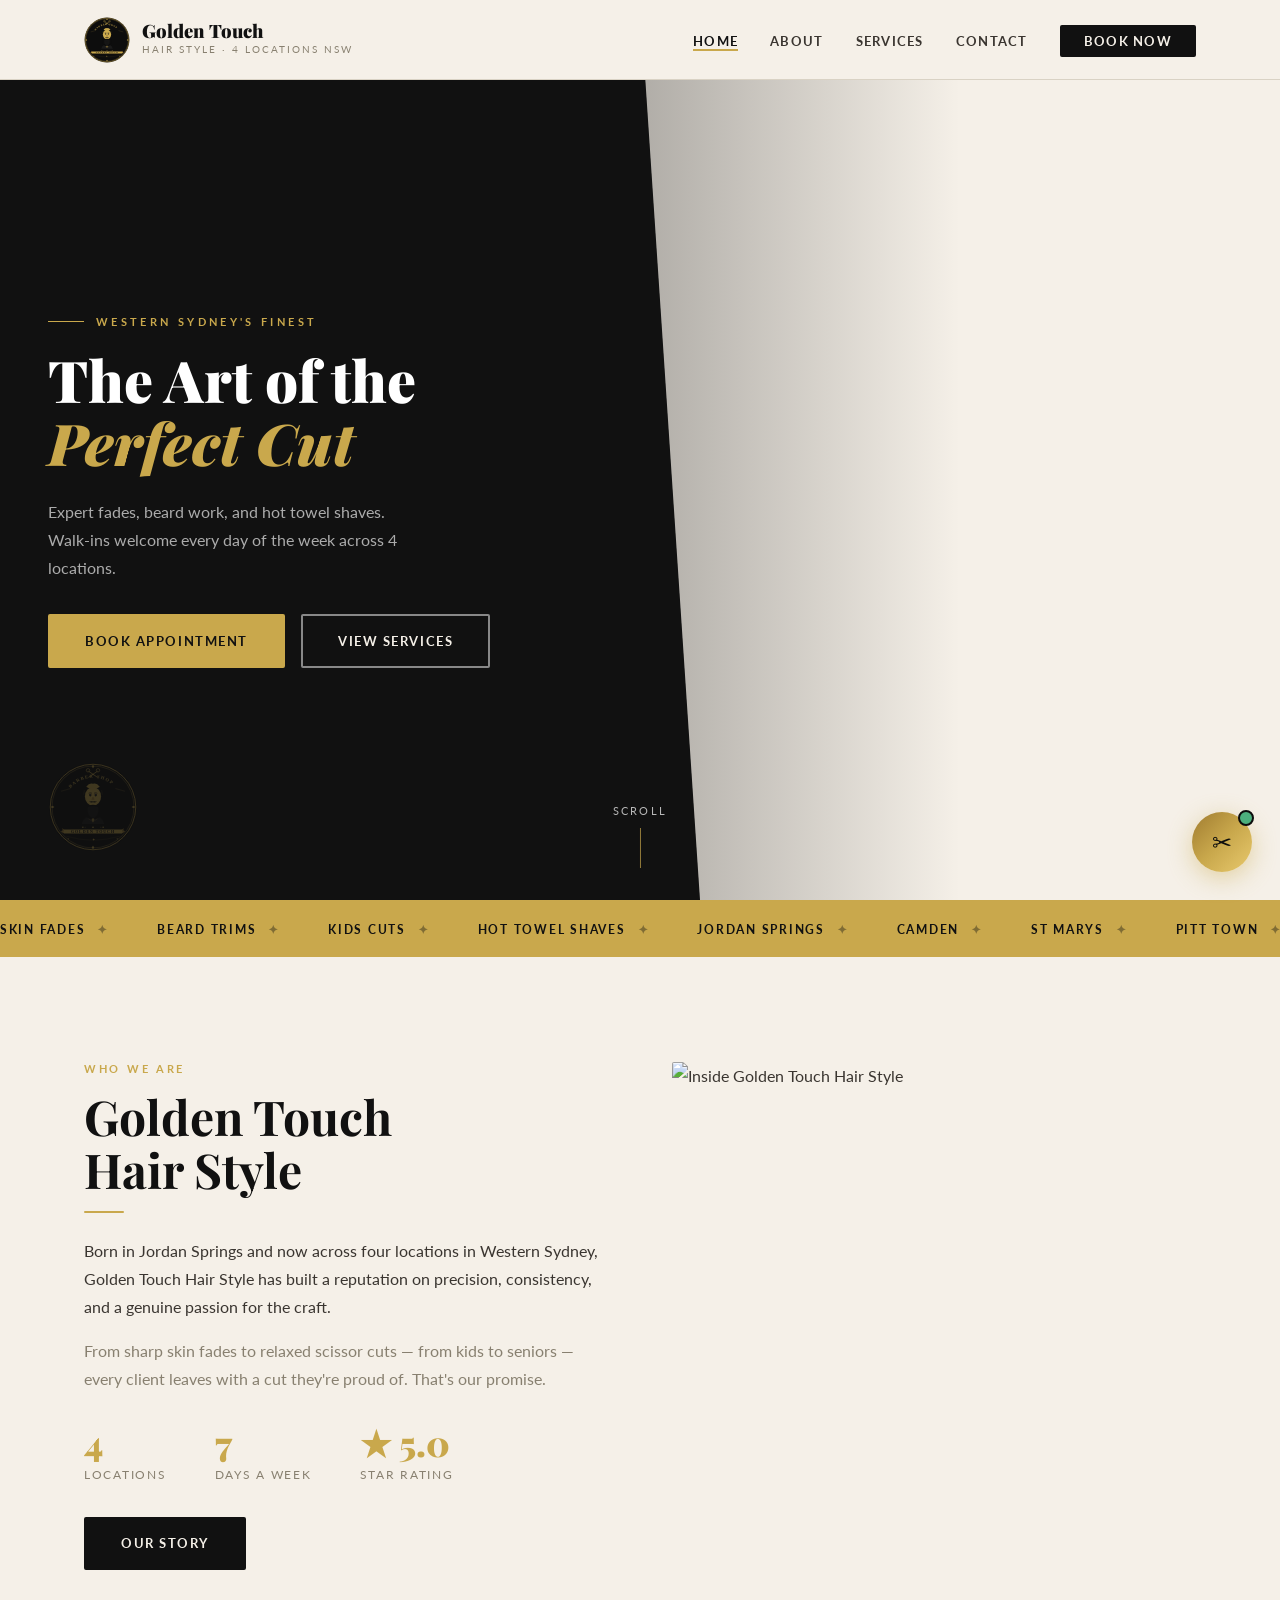
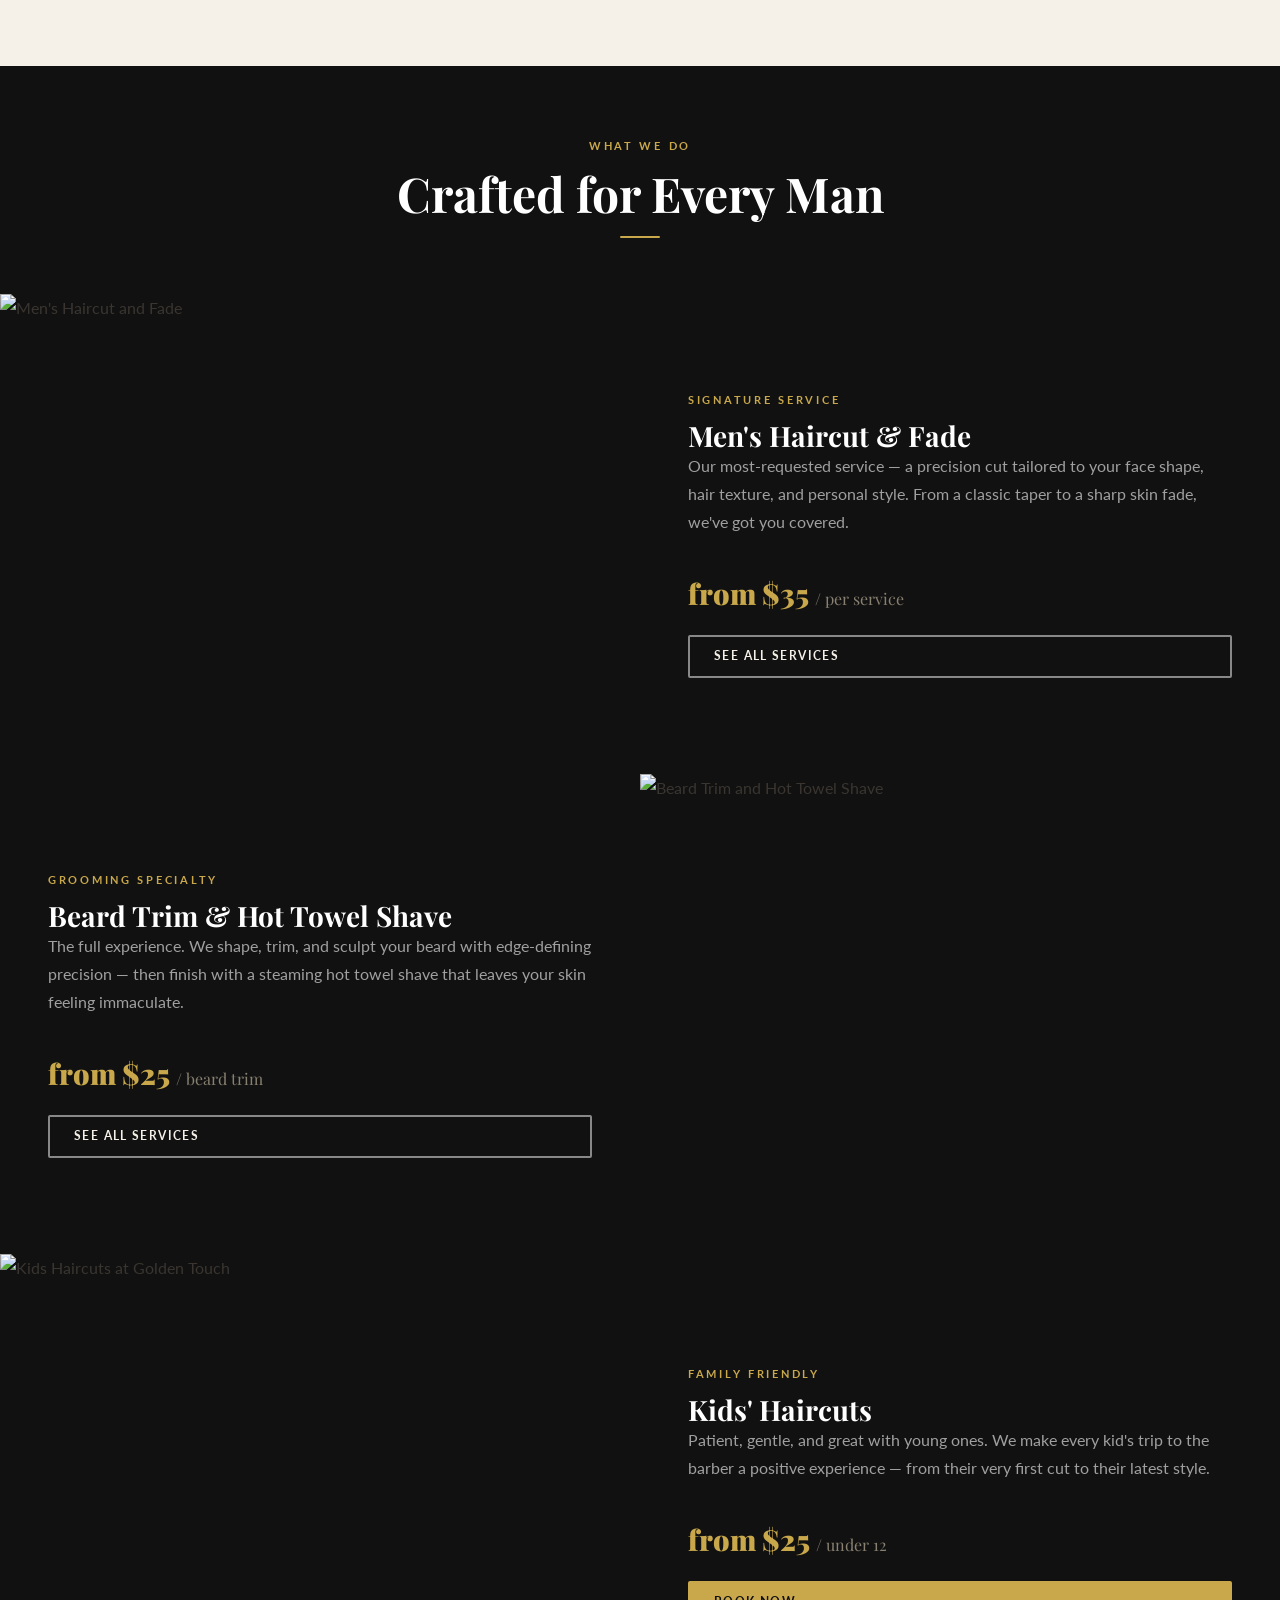
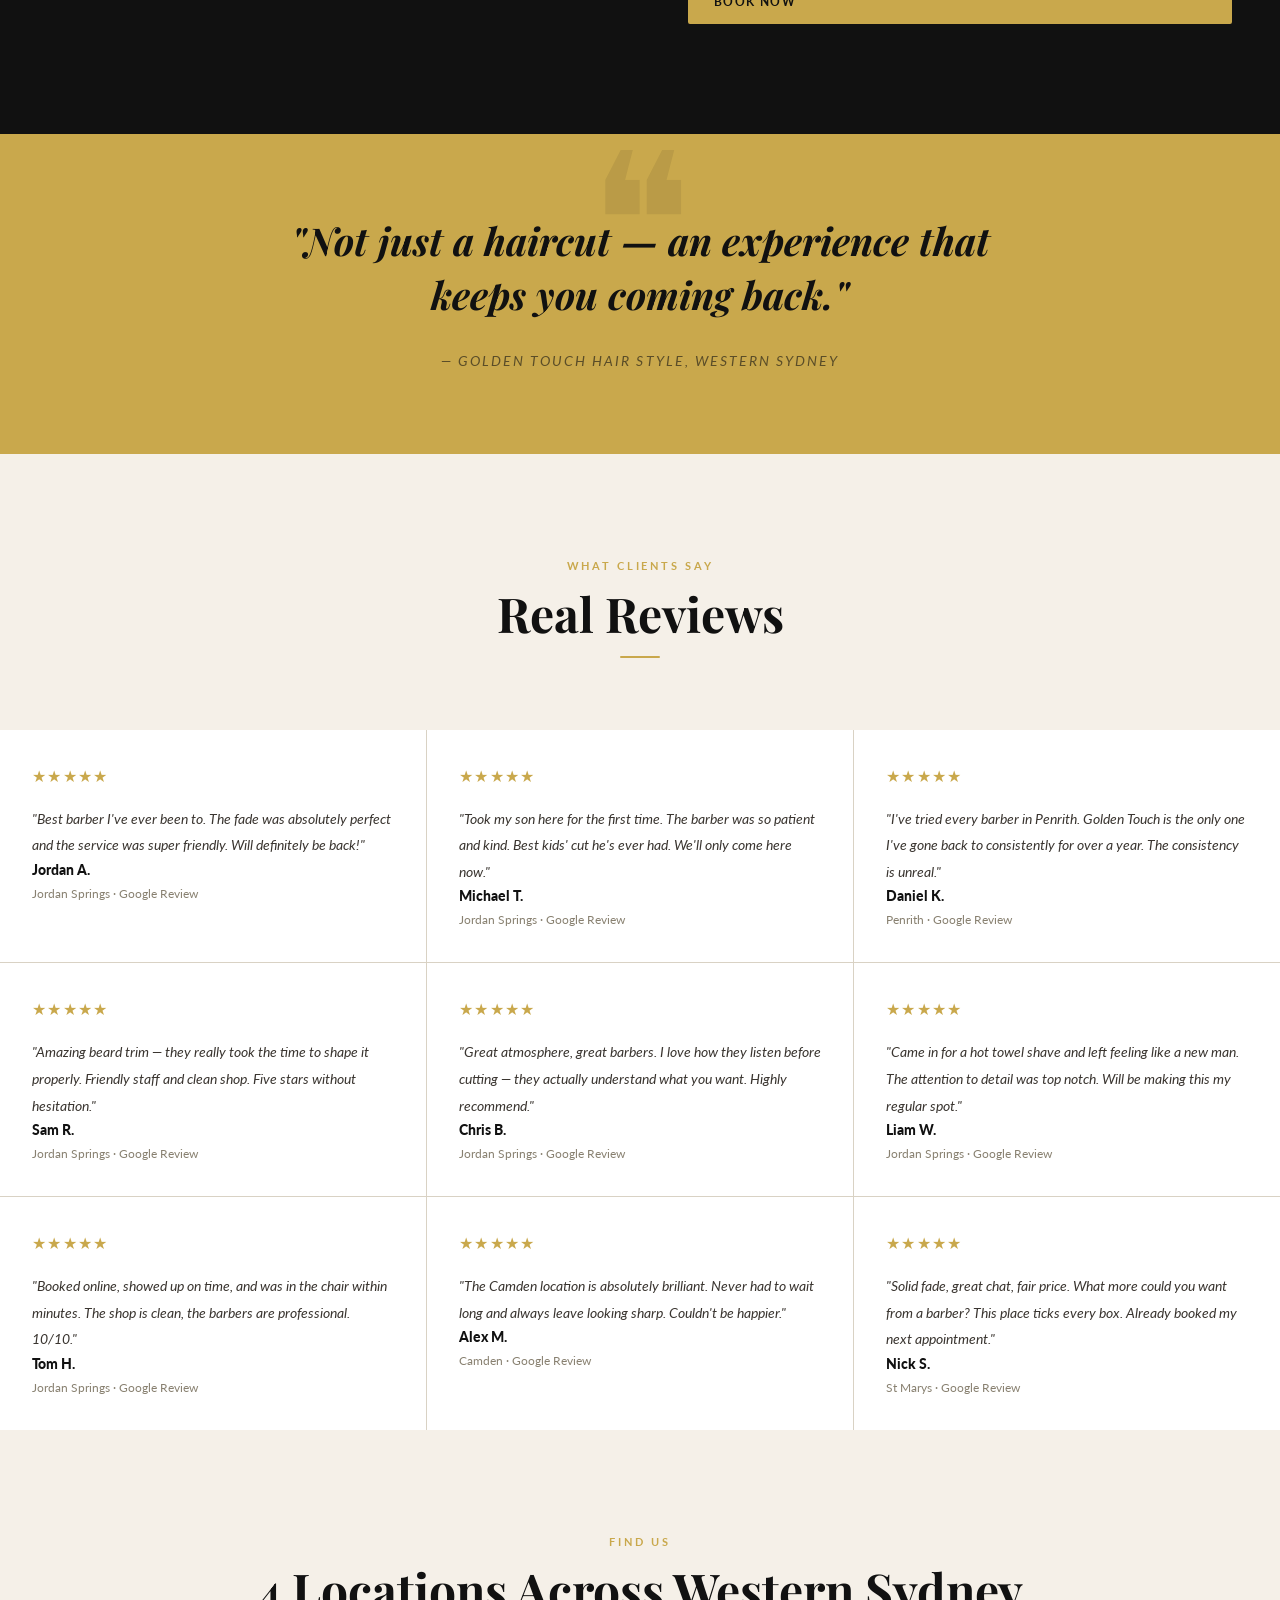
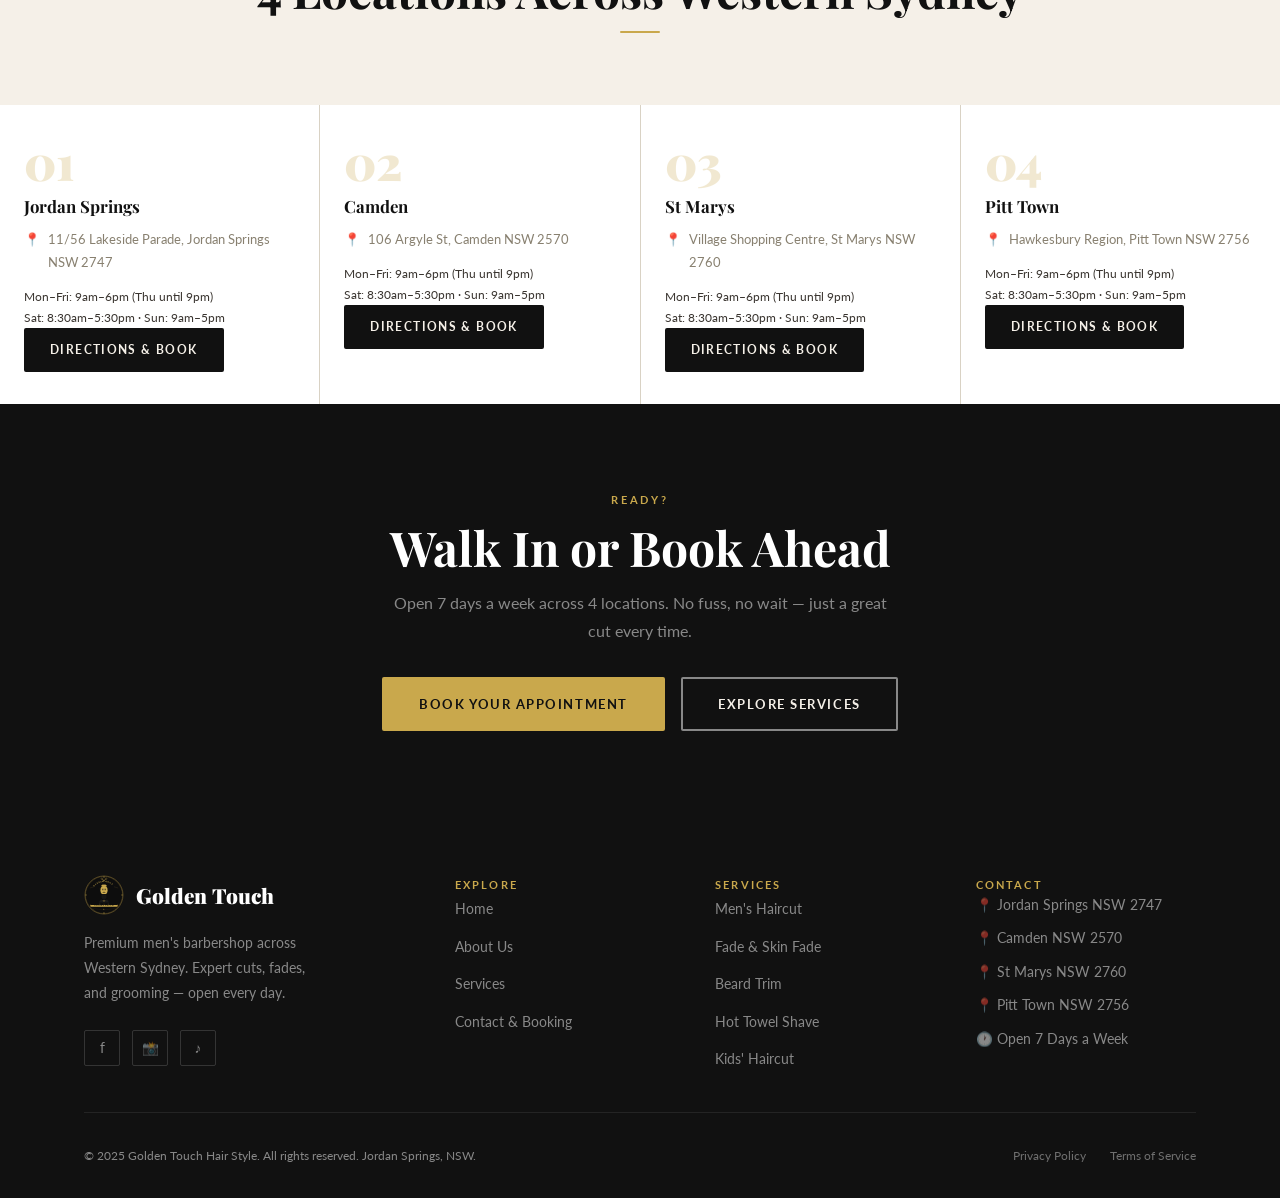
==== golden-touch-v2/index.html @ f65e4f67 "Add V2 website and V1 polish: SVG logo, equal location treatment - New golden-touch-v2/ folder: comp" ====
<!DOCTYPE html>
<html lang="en">
<head>
  <meta charset="UTF-8" />
  <meta name="viewport" content="width=device-width, initial-scale=1.0" />
  <title>Golden Touch Hair Style — Premium Barbershop · 4 Locations NSW</title>
  <meta name="description" content="Western Sydney's most trusted men's barbershop. Expert fades, beard work, and hot towel shaves at Jordan Springs, Camden, St Marys &amp; Pitt Town." />
  <link rel="preconnect" href="https://fonts.googleapis.com" />
  <link rel="preconnect" href="https://fonts.gstatic.com" crossorigin />
  <link href="https://fonts.googleapis.com/css2?family=Playfair+Display:ital,wght@0,400;0,700;0,900;1,400;1,700&family=Lato:wght@300;400;700;900&display=swap" rel="stylesheet" />
  <link rel="stylesheet" href="styles-v2.css" />
</head>
<body>

  <!-- NAVIGATION -->
  <nav class="nav solid" id="nav">
    <div class="nav-inner">
      <a href="index.html" class="nav-logo-wrap">
        <img src="logo.svg" alt="Golden Touch logo" class="nav-logo-img" />
        <div>
          <div class="nav-logo-text">Golden Touch</div>
          <div class="nav-logo-sub">Hair Style · 4 Locations NSW</div>
        </div>
      </a>
      <button class="nav-toggle" id="navToggle" aria-label="Toggle navigation">
        <span></span><span></span><span></span>
      </button>
      <ul class="nav-links" id="navLinks">
        <li><a href="index.html" class="active">Home</a></li>
        <li><a href="about.html">About</a></li>
        <li><a href="services.html">Services</a></li>
        <li><a href="contact.html">Contact</a></li>
        <li><a href="contact.html" class="nav-book">Book Now</a></li>
      </ul>
    </div>
  </nav>


  <!-- ── HERO ──────────────────────────────────────────────── -->
  <section class="hero-v2">
    <div class="hero-left">
      <div class="hero-eyebrow">Western Sydney's Finest</div>
      <h1>The Art of the<br><em>Perfect Cut</em></h1>
      <p>Expert fades, beard work, and hot towel shaves. Walk-ins welcome every day of the week across 4 locations.</p>
      <div style="display:flex;gap:1rem;flex-wrap:wrap;">
        <a href="contact.html" class="btn btn-gold">Book Appointment</a>
        <a href="services.html" class="btn btn-ghost">View Services</a>
      </div>
      <img src="logo.svg" alt="" class="hero-logo-badge" />
    </div>
    <div class="hero-right">
      <img src="https://static.where-e.com/Australia/Golden-Touch-Hair-Style_3db462abd4cda52f9625182ed7fd0782.jpg" alt="Inside Golden Touch Hair Style" />
    </div>
    <div class="hero-scroll">Scroll</div>
  </section>


  <!-- ── TICKER ─────────────────────────────────────────────── -->
  <div class="ticker">
    <div class="ticker-inner" aria-hidden="true">
      <span class="ticker-item">Skin Fades</span>
      <span class="ticker-item">Beard Trims</span>
      <span class="ticker-item">Kids Cuts</span>
      <span class="ticker-item">Hot Towel Shaves</span>
      <span class="ticker-item">Jordan Springs</span>
      <span class="ticker-item">Camden</span>
      <span class="ticker-item">St Marys</span>
      <span class="ticker-item">Pitt Town</span>
      <span class="ticker-item">Open 7 Days</span>
      <span class="ticker-item">Walk-ins Welcome</span>
      <span class="ticker-item">Rated 5 Stars</span>
      <span class="ticker-item">Skin Fades</span>
      <span class="ticker-item">Beard Trims</span>
      <span class="ticker-item">Kids Cuts</span>
      <span class="ticker-item">Hot Towel Shaves</span>
      <span class="ticker-item">Jordan Springs</span>
      <span class="ticker-item">Camden</span>
      <span class="ticker-item">St Marys</span>
      <span class="ticker-item">Pitt Town</span>
      <span class="ticker-item">Open 7 Days</span>
      <span class="ticker-item">Walk-ins Welcome</span>
      <span class="ticker-item">Rated 5 Stars</span>
    </div>
  </div>


  <!-- ── INTRO ──────────────────────────────────────────────── -->
  <section class="section">
    <div class="container">
      <div class="about-split">
        <div>
          <span class="label">Who We Are</span>
          <h2>Golden Touch<br>Hair Style</h2>
          <div class="rule"></div>
          <p>Born in Jordan Springs and now across four locations in Western Sydney, Golden Touch Hair Style has built a reputation on precision, consistency, and a genuine passion for the craft.</p>
          <p style="color:var(--muted);">From sharp skin fades to relaxed scissor cuts — from kids to seniors — every client leaves with a cut they're proud of. That's our promise.</p>
          <div style="display:flex;gap:3rem;margin-top:2rem;flex-wrap:wrap;">
            <div>
              <div style="font-family:var(--ff-head);font-size:2.2rem;font-weight:900;color:var(--accent);line-height:1;">4</div>
              <div style="font-size:.72rem;letter-spacing:.15em;text-transform:uppercase;color:var(--muted);margin-top:.25rem;">Locations</div>
            </div>
            <div>
              <div style="font-family:var(--ff-head);font-size:2.2rem;font-weight:900;color:var(--accent);line-height:1;">7</div>
              <div style="font-size:.72rem;letter-spacing:.15em;text-transform:uppercase;color:var(--muted);margin-top:.25rem;">Days a Week</div>
            </div>
            <div>
              <div style="font-family:var(--ff-head);font-size:2.2rem;font-weight:900;color:var(--accent);line-height:1;">★ 5.0</div>
              <div style="font-size:.72rem;letter-spacing:.15em;text-transform:uppercase;color:var(--muted);margin-top:.25rem;">Star Rating</div>
            </div>
          </div>
          <a href="about.html" class="btn btn-dark" style="margin-top:2rem;">Our Story</a>
        </div>
        <div class="about-img">
          <img src="https://static.where-e.com/Australia/Golden-Touch-Hair-Style_4d1bb59dd390be4b019d5b6f26d224c9.jpg" alt="Inside Golden Touch Hair Style" />
        </div>
      </div>
    </div>
  </section>


  <!-- ── SERVICE STRIPS ────────────────────────────────────── -->
  <section class="section-dark">

    <div style="padding:4rem 0 2rem;text-align:center;">
      <span class="label">What We Do</span>
      <h2 style="color:#fff;">Crafted for Every Man</h2>
      <div class="rule center"></div>
    </div>

    <!-- Strip 1 -->
    <div class="service-strip">
      <div class="strip-img">
        <img src="https://static.where-e.com/Australia/Golden-Touch-Hair-Style_3db462abd4cda52f9625182ed7fd0782.jpg" alt="Men's Haircut and Fade" />
      </div>
      <div class="strip-body">
        <span class="label">Signature Service</span>
        <h3>Men's Haircut &amp; Fade</h3>
        <p>Our most-requested service — a precision cut tailored to your face shape, hair texture, and personal style. From a classic taper to a sharp skin fade, we've got you covered.</p>
        <div class="strip-price">from $35 <span>/ per service</span></div>
        <a href="services.html" class="btn btn-ghost btn-sm">See All Services</a>
      </div>
    </div>

    <!-- Strip 2 (reverse) -->
    <div class="service-strip reverse">
      <div class="strip-img">
        <img src="https://static.where-e.com/Australia/Golden-Touch-Hair-Style_4d1bb59dd390be4b019d5b6f26d224c9.jpg" alt="Beard Trim and Hot Towel Shave" />
      </div>
      <div class="strip-body">
        <span class="label">Grooming Specialty</span>
        <h3>Beard Trim &amp; Hot Towel Shave</h3>
        <p>The full experience. We shape, trim, and sculpt your beard with edge-defining precision — then finish with a steaming hot towel shave that leaves your skin feeling immaculate.</p>
        <div class="strip-price">from $25 <span>/ beard trim</span></div>
        <a href="services.html" class="btn btn-ghost btn-sm">See All Services</a>
      </div>
    </div>

    <!-- Strip 3 -->
    <div class="service-strip">
      <div class="strip-img">
        <img src="https://static.where-e.com/Australia/Golden-Touch-Hair-Style_3db462abd4cda52f9625182ed7fd0782.jpg" alt="Kids Haircuts at Golden Touch" style="object-position:center 30%;" />
      </div>
      <div class="strip-body">
        <span class="label">Family Friendly</span>
        <h3>Kids' Haircuts</h3>
        <p>Patient, gentle, and great with young ones. We make every kid's trip to the barber a positive experience — from their very first cut to their latest style.</p>
        <div class="strip-price">from $25 <span>/ under 12</span></div>
        <a href="contact.html" class="btn btn-gold btn-sm">Book Now</a>
      </div>
    </div>

  </section>


  <!-- ── PULL QUOTE ─────────────────────────────────────────── -->
  <div class="pull-quote">
    <div class="container">
      <blockquote>"Not just a haircut — an experience that keeps you coming back."</blockquote>
      <cite>— Golden Touch Hair Style, Western Sydney</cite>
    </div>
  </div>


  <!-- ── REVIEWS ────────────────────────────────────────────── -->
  <section class="section" style="padding-bottom:0;">
    <div class="container" style="text-align:center;padding-bottom:3rem;">
      <span class="label">What Clients Say</span>
      <h2>Real Reviews</h2>
      <div class="rule center"></div>
    </div>
  </section>

  <div class="reviews-v2">
    <div class="review-v2">
      <div class="review-stars-v2">★★★★★</div>
      <p class="review-q-v2">"Best barber I've ever been to. The fade was absolutely perfect and the service was super friendly. Will definitely be back!"</p>
      <div class="review-name-v2">Jordan A.</div>
      <div class="review-loc-v2">Jordan Springs · Google Review</div>
    </div>
    <div class="review-v2">
      <div class="review-stars-v2">★★★★★</div>
      <p class="review-q-v2">"Took my son here for the first time. The barber was so patient and kind. Best kids' cut he's ever had. We'll only come here now."</p>
      <div class="review-name-v2">Michael T.</div>
      <div class="review-loc-v2">Jordan Springs · Google Review</div>
    </div>
    <div class="review-v2">
      <div class="review-stars-v2">★★★★★</div>
      <p class="review-q-v2">"I've tried every barber in Penrith. Golden Touch is the only one I've gone back to consistently for over a year. The consistency is unreal."</p>
      <div class="review-name-v2">Daniel K.</div>
      <div class="review-loc-v2">Penrith · Google Review</div>
    </div>
    <div class="review-v2">
      <div class="review-stars-v2">★★★★★</div>
      <p class="review-q-v2">"Amazing beard trim — they really took the time to shape it properly. Friendly staff and clean shop. Five stars without hesitation."</p>
      <div class="review-name-v2">Sam R.</div>
      <div class="review-loc-v2">Jordan Springs · Google Review</div>
    </div>
    <div class="review-v2">
      <div class="review-stars-v2">★★★★★</div>
      <p class="review-q-v2">"Great atmosphere, great barbers. I love how they listen before cutting — they actually understand what you want. Highly recommend."</p>
      <div class="review-name-v2">Chris B.</div>
      <div class="review-loc-v2">Jordan Springs · Google Review</div>
    </div>
    <div class="review-v2">
      <div class="review-stars-v2">★★★★★</div>
      <p class="review-q-v2">"Came in for a hot towel shave and left feeling like a new man. The attention to detail was top notch. Will be making this my regular spot."</p>
      <div class="review-name-v2">Liam W.</div>
      <div class="review-loc-v2">Jordan Springs · Google Review</div>
    </div>
    <div class="review-v2">
      <div class="review-stars-v2">★★★★★</div>
      <p class="review-q-v2">"Booked online, showed up on time, and was in the chair within minutes. The shop is clean, the barbers are professional. 10/10."</p>
      <div class="review-name-v2">Tom H.</div>
      <div class="review-loc-v2">Jordan Springs · Google Review</div>
    </div>
    <div class="review-v2">
      <div class="review-stars-v2">★★★★★</div>
      <p class="review-q-v2">"The Camden location is absolutely brilliant. Never had to wait long and always leave looking sharp. Couldn't be happier."</p>
      <div class="review-name-v2">Alex M.</div>
      <div class="review-loc-v2">Camden · Google Review</div>
    </div>
    <div class="review-v2">
      <div class="review-stars-v2">★★★★★</div>
      <p class="review-q-v2">"Solid fade, great chat, fair price. What more could you want from a barber? This place ticks every box. Already booked my next appointment."</p>
      <div class="review-name-v2">Nick S.</div>
      <div class="review-loc-v2">St Marys · Google Review</div>
    </div>
  </div>


  <!-- ── LOCATIONS ──────────────────────────────────────────── -->
  <section class="section" style="padding-bottom:0;">
    <div class="container" style="text-align:center;padding-bottom:3rem;">
      <span class="label">Find Us</span>
      <h2>4 Locations Across Western Sydney</h2>
      <div class="rule center"></div>
    </div>
  </section>
  <div class="loc-v2-grid">
    <div class="loc-v2-card">
      <div class="loc-v2-num">01</div>
      <h4>Jordan Springs</h4>
      <div class="loc-v2-detail"><span>📍</span><span>11/56 Lakeside Parade, Jordan Springs NSW 2747</span></div>
      <div class="loc-v2-hours">Mon–Fri: 9am–6pm (Thu until 9pm)<br>Sat: 8:30am–5:30pm · Sun: 9am–5pm</div>
      <a href="contact.html" class="btn btn-dark btn-sm">Directions &amp; Book</a>
    </div>
    <div class="loc-v2-card">
      <div class="loc-v2-num">02</div>
      <h4>Camden</h4>
      <div class="loc-v2-detail"><span>📍</span><span>106 Argyle St, Camden NSW 2570</span></div>
      <div class="loc-v2-hours">Mon–Fri: 9am–6pm (Thu until 9pm)<br>Sat: 8:30am–5:30pm · Sun: 9am–5pm</div>
      <a href="contact.html" class="btn btn-dark btn-sm">Directions &amp; Book</a>
    </div>
    <div class="loc-v2-card">
      <div class="loc-v2-num">03</div>
      <h4>St Marys</h4>
      <div class="loc-v2-detail"><span>📍</span><span>Village Shopping Centre, St Marys NSW 2760</span></div>
      <div class="loc-v2-hours">Mon–Fri: 9am–6pm (Thu until 9pm)<br>Sat: 8:30am–5:30pm · Sun: 9am–5pm</div>
      <a href="contact.html" class="btn btn-dark btn-sm">Directions &amp; Book</a>
    </div>
    <div class="loc-v2-card">
      <div class="loc-v2-num">04</div>
      <h4>Pitt Town</h4>
      <div class="loc-v2-detail"><span>📍</span><span>Hawkesbury Region, Pitt Town NSW 2756</span></div>
      <div class="loc-v2-hours">Mon–Fri: 9am–6pm (Thu until 9pm)<br>Sat: 8:30am–5:30pm · Sun: 9am–5pm</div>
      <a href="contact.html" class="btn btn-dark btn-sm">Directions &amp; Book</a>
    </div>
  </div>


  <!-- ── CTA BAND ───────────────────────────────────────────── -->
  <section style="background:var(--dark);padding:5rem 0;text-align:center;">
    <div class="container">
      <span class="label">Ready?</span>
      <h2 style="color:#fff;margin-bottom:1rem;">Walk In or Book Ahead</h2>
      <p style="color:rgba(255,255,255,.5);max-width:500px;margin:0 auto 2rem;">Open 7 days a week across 4 locations. No fuss, no wait — just a great cut every time.</p>
      <div style="display:flex;gap:1rem;justify-content:center;flex-wrap:wrap;">
        <a href="contact.html" class="btn btn-gold">Book Your Appointment</a>
        <a href="services.html" class="btn btn-ghost">Explore Services</a>
      </div>
    </div>
  </section>


  <!-- ── FOOTER ─────────────────────────────────────────────── -->
  <footer class="footer-v2">
    <div class="container">
      <div class="footer-v2-grid">
        <div>
          <div style="display:flex;align-items:center;gap:.75rem;margin-bottom:.5rem;">
            <img src="logo.svg" alt="Golden Touch logo" style="width:40px;height:40px;" />
            <div class="fv2-logo-name">Golden Touch</div>
          </div>
          <p class="fv2-desc">Premium men's barbershop across Western Sydney. Expert cuts, fades, and grooming — open every day.</p>
          <div class="fv2-social" style="margin-top:1.5rem;">
            <a href="#" aria-label="Facebook">f</a>
            <a href="#" aria-label="Instagram">📸</a>
            <a href="#" aria-label="TikTok">♪</a>
          </div>
        </div>
        <div>
          <div class="fv2-head">Explore</div>
          <ul class="fv2-links">
            <li><a href="index.html">Home</a></li>
            <li><a href="about.html">About Us</a></li>
            <li><a href="services.html">Services</a></li>
            <li><a href="contact.html">Contact &amp; Booking</a></li>
          </ul>
        </div>
        <div>
          <div class="fv2-head">Services</div>
          <ul class="fv2-links">
            <li><a href="services.html">Men's Haircut</a></li>
            <li><a href="services.html">Fade &amp; Skin Fade</a></li>
            <li><a href="services.html">Beard Trim</a></li>
            <li><a href="services.html">Hot Towel Shave</a></li>
            <li><a href="services.html">Kids' Haircut</a></li>
          </ul>
        </div>
        <div>
          <div class="fv2-head">Contact</div>
          <div class="fv2-contact-item">📍 Jordan Springs NSW 2747</div>
          <div class="fv2-contact-item">📍 Camden NSW 2570</div>
          <div class="fv2-contact-item">📍 St Marys NSW 2760</div>
          <div class="fv2-contact-item">📍 Pitt Town NSW 2756</div>
          <div class="fv2-contact-item" style="margin-top:.5rem;">🕐 Open 7 Days a Week</div>
        </div>
      </div>
      <div class="footer-v2-bottom">
        <span>&copy; 2025 Golden Touch Hair Style. All rights reserved. Jordan Springs, NSW.</span>
        <div style="display:flex;gap:1.5rem;">
          <a href="#" style="color:rgba(255,255,255,.4);">Privacy Policy</a>
          <a href="#" style="color:rgba(255,255,255,.4);">Terms of Service</a>
        </div>
      </div>
    </div>
  </footer>

  <script src="chatbot.js"></script>
  <script>
    const nav = document.getElementById('nav');
    const toggle = document.getElementById('navToggle');
    const links = document.getElementById('navLinks');

    window.addEventListener('scroll', () => {
      nav.classList.toggle('scrolled', window.scrollY > 40);
    });
    toggle.addEventListener('click', () => {
      toggle.classList.toggle('open');
      links.classList.toggle('open');
    });
    links.querySelectorAll('a').forEach(a => {
      a.addEventListener('click', () => {
        toggle.classList.remove('open');
        links.classList.remove('open');
      });
    });
  </script>

</body>
</html>
---- golden-touch-v2/styles-v2.css ----
/* =======================================================
   Golden Touch Hair Style — V2 Stylesheet
   Light Editorial Style · Inspired by The Little Barbershop
   =======================================================

   CUSTOMIZE HERE:
   --bg        main background (cream)
   --accent    gold
   --dark      near-black for text and sections
   ======================================================= */

:root {
  /* Palette */
  --bg:        #f5f0e8;
  --bg-alt:    #ede8de;
  --dark:      #111111;
  --dark-2:    #1e1e1e;
  --surface:   #ffffff;
  --border:    #d9d2c4;
  --accent:    #c9a84c;
  --accent-lt: #e8c96d;
  --accent-dk: #a07c30;
  --text:      #3a3530;
  --muted:     #888070;
  --white:     #ffffff;
  --green:     #3d7a5a;

  /* Fonts */
  --ff-head: 'Playfair Display', Georgia, serif;
  --ff-body: 'Lato', Arial, sans-serif;

  /* Spacing */
  --sp-2:  .5rem;
  --sp-3:  .75rem;
  --sp-4:  1rem;
  --sp-6:  1.5rem;
  --sp-8:  2rem;
  --sp-10: 2.5rem;
  --sp-12: 3rem;
  --sp-16: 4rem;
  --sp-20: 5rem;
  --sp-24: 6rem;

  /* Misc */
  --ease:      all .3s ease;
  --shadow:    0 4px 20px rgba(0,0,0,.10);
  --shadow-lg: 0 12px 48px rgba(0,0,0,.15);
  --max-w:     1160px;
  --nav-h:     80px;
}

/* ── Reset ─────────────────────────────────────────────── */
*, *::before, *::after { box-sizing: border-box; margin: 0; padding: 0; }
html { scroll-behavior: smooth; font-size: 16px; }
body {
  font-family: var(--ff-body);
  background: var(--bg);
  color: var(--text);
  line-height: 1.75;
  -webkit-font-smoothing: antialiased;
  overflow-x: hidden;
}
img { display: block; max-width: 100%; height: auto; }
a   { color: var(--accent); text-decoration: none; transition: var(--ease); }
ul, ol { list-style: none; }
input, select, textarea, button { font-family: inherit; }

/* ── Typography ─────────────────────────────────────────── */
h1,h2,h3,h4 { font-family: var(--ff-head); color: var(--dark); line-height: 1.1; }
h1 { font-size: clamp(2.6rem, 6vw, 5rem); }
h2 { font-size: clamp(1.8rem, 4vw, 3rem); }
h3 { font-size: clamp(1.2rem, 2.5vw, 1.75rem); }
p  { margin-bottom: 1rem; }
p:last-child { margin-bottom: 0; }

/* ── Utilities ──────────────────────────────────────────── */
.container { max-width: var(--max-w); margin: 0 auto; padding: 0 var(--sp-6); }
.section   { padding: var(--sp-24) 0; }
.section-dark { background: var(--dark); }
.section-mid  { background: var(--dark-2); }

.label {
  display: inline-block;
  font-size: .68rem; font-weight: 700;
  letter-spacing: .25em; text-transform: uppercase;
  color: var(--accent); margin-bottom: var(--sp-3);
}

.rule {
  width: 40px; height: 2px;
  background: var(--accent);
  margin: var(--sp-4) 0 var(--sp-6);
  border-radius: 2px;
}
.rule.center { margin-left: auto; margin-right: auto; }

/* ── Navigation ─────────────────────────────────────────── */
.nav {
  position: fixed;
  top: 0; left: 0; right: 0;
  z-index: 1000;
  height: var(--nav-h);
  display: flex; align-items: center;
  transition: var(--ease);
}
.nav.scrolled {
  background: rgba(245,240,232,.97);
  backdrop-filter: blur(10px);
  border-bottom: 1px solid var(--border);
  box-shadow: 0 2px 16px rgba(0,0,0,.08);
}
.nav.solid {
  background: var(--bg);
  border-bottom: 1px solid var(--border);
}

.nav-inner {
  max-width: var(--max-w); margin: 0 auto;
  padding: 0 var(--sp-6); width: 100%;
  display: flex; align-items: center; justify-content: space-between;
}

/* Logo */
.nav-logo-wrap {
  display: flex; align-items: center; gap: .75rem;
  text-decoration: none;
}
.nav-logo-img { width: 46px; height: 46px; flex-shrink: 0; }
.nav-logo-text { font-family: var(--ff-head); font-size: 1.15rem; font-weight: 900; color: var(--dark); line-height: 1.1; }
.nav-logo-sub  { font-size: .62rem; letter-spacing: .2em; text-transform: uppercase; color: var(--muted); }

/* Links */
.nav-links { display: flex; align-items: center; gap: var(--sp-8); }
.nav-links a {
  font-size: .8rem; font-weight: 700;
  letter-spacing: .1em; text-transform: uppercase;
  color: var(--text); position: relative;
}
.nav-links a::after {
  content: ''; position: absolute;
  bottom: -2px; left: 0; width: 0; height: 1.5px;
  background: var(--accent); transition: width .3s;
}
.nav-links a:hover { color: var(--dark); }
.nav-links a:hover::after,
.nav-links a.active::after { width: 100%; }
.nav-links a.active { color: var(--dark); }

.nav-book {
  background: var(--dark) !important;
  color: var(--bg) !important;
  padding: var(--sp-2) var(--sp-6);
  border-radius: 2px;
  font-weight: 700; font-size: .8rem;
  letter-spacing: .1em; text-transform: uppercase;
  transition: var(--ease);
}
.nav-book::after { display: none !important; }
.nav-book:hover { background: var(--accent) !important; color: var(--dark) !important; }

.nav-toggle {
  display: none; flex-direction: column; gap: 5px;
  background: none; border: none; cursor: pointer; padding: var(--sp-2);
}
.nav-toggle span { display: block; width: 24px; height: 2px; background: var(--dark); border-radius: 2px; transition: var(--ease); }
.nav-toggle.open span:nth-child(1) { transform: translateY(7px) rotate(45deg); }
.nav-toggle.open span:nth-child(2) { opacity: 0; }
.nav-toggle.open span:nth-child(3) { transform: translateY(-7px) rotate(-45deg); }

/* ── Buttons ─────────────────────────────────────────────── */
.btn {
  display: inline-flex; align-items: center; gap: .5rem;
  padding: .85rem 2.2rem;
  font-size: .8rem; font-weight: 700;
  letter-spacing: .12em; text-transform: uppercase;
  border: 2px solid transparent;
  cursor: pointer; transition: var(--ease);
  border-radius: 2px;
  text-decoration: none;
}
.btn-dark { background: var(--dark); color: var(--bg); border-color: var(--dark); }
.btn-dark:hover { background: var(--accent); border-color: var(--accent); color: var(--dark); }
.btn-outline { background: transparent; color: var(--dark); border-color: var(--dark); }
.btn-outline:hover { background: var(--dark); color: var(--bg); }
.btn-gold { background: var(--accent); color: var(--dark); border-color: var(--accent); }
.btn-gold:hover { background: var(--accent-lt); }
.btn-ghost { background: transparent; color: var(--bg); border-color: rgba(255,255,255,.5); }
.btn-ghost:hover { background: var(--bg); color: var(--dark); border-color: var(--bg); }
.btn-sm { padding: .6rem 1.5rem; font-size: .72rem; }

/* ── Hero (Full-screen editorial) ───────────────────────── */
.hero-v2 {
  min-height: 100vh;
  position: relative;
  display: grid;
  grid-template-columns: 1fr 1fr;
  overflow: hidden;
}

.hero-left {
  background: var(--dark);
  display: flex; flex-direction: column;
  justify-content: center;
  padding: calc(var(--nav-h) + var(--sp-16)) var(--sp-12) var(--sp-16);
  position: relative;
  z-index: 2;
}
.hero-left::after {
  content: '';
  position: absolute; top: 0; right: -60px; bottom: 0;
  width: 120px;
  background: var(--dark);
  clip-path: polygon(0 0, 60px 0, 100% 100%, 0 100%);
  z-index: 1;
}

.hero-eyebrow {
  font-size: .7rem; font-weight: 700;
  letter-spacing: .3em; text-transform: uppercase;
  color: var(--accent); margin-bottom: var(--sp-4);
  display: flex; align-items: center; gap: .75rem;
}
.hero-eyebrow::before {
  content: ''; display: block;
  width: 36px; height: 1px; background: var(--accent);
}

.hero-left h1 { color: var(--white); font-size: clamp(2.4rem, 4.5vw, 4rem); font-weight: 900; margin-bottom: var(--sp-6); }
.hero-left h1 em { color: var(--accent); font-style: italic; }
.hero-left p { color: rgba(255,255,255,.65); font-size: 1rem; max-width: 380px; margin-bottom: var(--sp-8); }

.hero-logo-badge {
  position: absolute;
  bottom: var(--sp-12);
  left: var(--sp-12);
  width: 90px; height: 90px;
  opacity: .25;
}

.hero-right {
  position: relative;
  overflow: hidden;
}
.hero-right img {
  width: 100%; height: 100%;
  object-fit: cover;
}
.hero-right::before {
  content: '';
  position: absolute; inset: 0;
  background: linear-gradient(to right, rgba(17,17,17,.3) 0%, transparent 50%);
  z-index: 1;
}

.hero-scroll {
  position: absolute;
  bottom: var(--sp-8);
  left: 50%; transform: translateX(-50%);
  z-index: 10;
  display: flex; flex-direction: column; align-items: center; gap: .5rem;
  color: var(--white); font-size: .68rem; letter-spacing: .2em; text-transform: uppercase;
  opacity: .7;
}
.hero-scroll::after {
  content: '';
  display: block; width: 1px; height: 40px;
  background: var(--accent);
  animation: scrollLine 1.5s ease-in-out infinite;
}
@keyframes scrollLine {
  0% { transform: scaleY(0); transform-origin: top; }
  50% { transform: scaleY(1); transform-origin: top; }
  51% { transform: scaleY(1); transform-origin: bottom; }
  100% { transform: scaleY(0); transform-origin: bottom; }
}

/* ── Ticker strip ────────────────────────────────────────── */
.ticker {
  background: var(--accent);
  padding: .9rem 0;
  overflow: hidden;
  white-space: nowrap;
}
.ticker-inner {
  display: inline-flex; gap: 3rem;
  animation: ticker-scroll 22s linear infinite;
}
.ticker-item {
  font-size: .78rem; font-weight: 700;
  letter-spacing: .14em; text-transform: uppercase;
  color: var(--dark); flex-shrink: 0;
  display: flex; align-items: center; gap: .75rem;
}
.ticker-item::after { content: '✦'; color: rgba(17,17,17,.4); }
@keyframes ticker-scroll {
  0% { transform: translateX(0); }
  100% { transform: translateX(-50%); }
}

/* ── Service Strips (alternating image + text) ──────────── */
.service-strip {
  display: grid;
  grid-template-columns: 1fr 1fr;
  min-height: 480px;
}
.service-strip.reverse { direction: rtl; }
.service-strip.reverse > * { direction: ltr; }

.strip-img {
  overflow: hidden; position: relative;
}
.strip-img img { width: 100%; height: 100%; object-fit: cover; transition: transform .8s ease; }
.strip-img:hover img { transform: scale(1.04); }

.strip-body {
  display: flex; flex-direction: column;
  justify-content: center;
  padding: var(--sp-16) var(--sp-12);
}
.section-dark .strip-body h3 { color: var(--white); }
.section-dark .strip-body p  { color: rgba(255,255,255,.6); }
.section-dark .strip-body .label { color: var(--accent); }

.strip-price {
  display: inline-block;
  font-family: var(--ff-head);
  font-size: 1.8rem; font-weight: 900;
  color: var(--accent);
  margin: var(--sp-4) 0;
}
.strip-price span { font-size: 1rem; font-weight: 400; color: var(--muted); }

/* ── Pull Quote ──────────────────────────────────────────── */
.pull-quote {
  background: var(--accent);
  padding: var(--sp-20) 0;
  text-align: center;
  position: relative;
  overflow: hidden;
}
.pull-quote::before {
  content: '❝';
  position: absolute;
  top: -20px; left: 50%; transform: translateX(-50%);
  font-size: 12rem; color: rgba(17,17,17,.08);
  font-family: var(--ff-head);
  line-height: 1;
}
.pull-quote blockquote {
  font-family: var(--ff-head);
  font-size: clamp(1.4rem, 3vw, 2.4rem);
  font-weight: 700;
  color: var(--dark);
  max-width: 720px;
  margin: 0 auto var(--sp-6);
  position: relative; z-index: 1;
  font-style: italic;
  line-height: 1.4;
}
.pull-quote cite { color: rgba(17,17,17,.6); font-size: .85rem; letter-spacing: .15em; text-transform: uppercase; }

/* ── Page hero (inner pages) ─────────────────────────────── */
.page-hero-v2 {
  background: var(--dark);
  padding: calc(var(--nav-h) + var(--sp-16)) 0 var(--sp-16);
  text-align: center;
  position: relative;
  overflow: hidden;
}
.page-hero-v2::after {
  content: '';
  position: absolute; bottom: 0; left: 0; right: 0;
  height: 3px;
  background: linear-gradient(90deg, transparent, var(--accent), transparent);
}
.page-hero-v2 h1 { color: var(--white); margin-bottom: var(--sp-4); }
.page-hero-v2 p  { color: rgba(255,255,255,.55); font-size: 1.05rem; max-width: 540px; margin: 0 auto; }

/* ── Reviews ─────────────────────────────────────────────── */
.reviews-v2 {
  display: grid;
  grid-template-columns: repeat(3, 1fr);
  gap: 1px;
  background: var(--border);
}
.review-v2 {
  background: var(--surface);
  padding: var(--sp-8);
  transition: var(--ease);
}
.review-v2:hover { background: var(--bg-alt); }
.review-stars-v2 { color: var(--accent); font-size: 1rem; margin-bottom: var(--sp-4); letter-spacing: .08em; }
.review-q-v2 { font-size: .9rem; line-height: 1.85; font-style: italic; color: var(--text); margin-bottom: var(--sp-5); }
.review-name-v2 { font-weight: 900; color: var(--dark); font-size: .85rem; }
.review-loc-v2  { font-size: .75rem; color: var(--muted); }

/* ── Locations ───────────────────────────────────────────── */
.loc-v2-grid {
  display: grid;
  grid-template-columns: repeat(4, 1fr);
  gap: 1px;
  background: var(--border);
}
.loc-v2-card {
  background: var(--surface);
  padding: var(--sp-8) var(--sp-6);
  transition: var(--ease);
}
.loc-v2-card:hover { background: var(--bg-alt); }
.loc-v2-num {
  font-family: var(--ff-head);
  font-size: 3rem; font-weight: 900;
  color: var(--accent); opacity: .25;
  line-height: 1; margin-bottom: var(--sp-3);
}
.loc-v2-card h4 { font-size: 1.05rem; margin-bottom: var(--sp-3); }
.loc-v2-detail  { font-size: .82rem; color: var(--muted); margin-bottom: var(--sp-2); display: flex; gap: .5rem; }
.loc-v2-hours   { font-size: .78rem; color: var(--text); margin-top: var(--sp-3); line-height: 1.7; }
.loc-v2-card .btn-sm { margin-top: var(--sp-5); }

/* ── Services list (services page) ──────────────────────── */
.svc-v2-table { width: 100%; border-collapse: collapse; }
.svc-v2-table tr { border-bottom: 1px solid var(--border); }
.svc-v2-table tr:last-child { border-bottom: none; }
.svc-v2-table td { padding: 1.4rem var(--sp-6); vertical-align: top; }
.svc-v2-table .svc-name { font-family: var(--ff-head); font-size: 1.2rem; color: var(--dark); font-weight: 700; min-width: 200px; }
.svc-v2-table .svc-desc { font-size: .88rem; color: var(--muted); padding-right: 2rem; }
.svc-v2-table .svc-time { font-size: .78rem; color: var(--muted); white-space: nowrap; }
.svc-v2-table .svc-price { font-family: var(--ff-head); font-size: 1.4rem; font-weight: 900; color: var(--accent); text-align: right; white-space: nowrap; }
.svc-v2-table tbody tr:hover { background: var(--bg-alt); }
.svc-v2-category {
  background: var(--dark); color: var(--accent);
  font-size: .68rem; font-weight: 700; letter-spacing: .2em; text-transform: uppercase;
  padding: .6rem var(--sp-6);
}

/* ── Contact form (contact page) ──────────────────────── */
.form-v2 .form-group { margin-bottom: 1.25rem; }
.form-v2 label { display: block; font-size: .78rem; font-weight: 700; letter-spacing: .08em; text-transform: uppercase; color: var(--text); margin-bottom: .4rem; }
.form-v2 input, .form-v2 select, .form-v2 textarea {
  width: 100%; background: var(--surface); border: 1px solid var(--border);
  padding: .75rem 1rem; font-size: .92rem; color: var(--dark);
  outline: none; transition: var(--ease); border-radius: 2px; appearance: none;
}
.form-v2 input:focus, .form-v2 select:focus, .form-v2 textarea:focus {
  border-color: var(--accent); box-shadow: 0 0 0 3px rgba(201,168,76,.12);
}
.form-v2 textarea { resize: vertical; min-height: 110px; }
.form-row-2 { display: grid; grid-template-columns: 1fr 1fr; gap: 1rem; }

/* ── About page ──────────────────────────────────────────── */
.about-split {
  display: grid;
  grid-template-columns: 1fr 1fr;
  gap: var(--sp-16);
  align-items: center;
}
.about-img { border-radius: 2px; overflow: hidden; }
.about-img img { width: 100%; height: 500px; object-fit: cover; }

/* ── Footer ──────────────────────────────────────────────── */
.footer-v2 {
  background: var(--dark); color: rgba(255,255,255,.5);
  padding: var(--sp-16) 0 var(--sp-8);
}
.footer-v2-grid {
  display: grid; grid-template-columns: 1.5fr 1fr 1fr 1fr;
  gap: var(--sp-10); margin-bottom: var(--sp-10);
}
.fv2-logo-name { font-family: var(--ff-head); font-size: 1.3rem; font-weight: 900; color: var(--white); }
.fv2-desc { font-size: .85rem; line-height: 1.85; margin-top: var(--sp-4); max-width: 240px; }
.fv2-head { font-size: .68rem; font-weight: 700; letter-spacing: .2em; text-transform: uppercase; color: var(--accent); margin-bottom: var(--sp-5); }
.fv2-links { display: flex; flex-direction: column; gap: .6rem; }
.fv2-links a { color: rgba(255,255,255,.5); font-size: .85rem; transition: var(--ease); }
.fv2-links a:hover { color: var(--accent); padding-left: 4px; }
.fv2-contact-item { font-size: .85rem; margin-bottom: .6rem; }

.footer-v2-bottom {
  border-top: 1px solid rgba(255,255,255,.08);
  padding-top: var(--sp-8);
  display: flex; align-items: center; justify-content: space-between;
  font-size: .75rem; flex-wrap: wrap; gap: 1rem;
}
.fv2-social { display: flex; gap: .75rem; }
.fv2-social a {
  width: 36px; height: 36px; border: 1px solid rgba(255,255,255,.15);
  border-radius: 2px; display: flex; align-items: center; justify-content: center;
  font-size: .85rem; color: rgba(255,255,255,.5); transition: var(--ease);
}
.fv2-social a:hover { border-color: var(--accent); color: var(--accent); }

/* ── Animations ──────────────────────────────────────────── */
@keyframes fadeUp { from { opacity:0; transform:translateY(20px); } to { opacity:1; transform:translateY(0); } }
.fade-up { animation: fadeUp .7s ease both; }
.delay-1 { animation-delay: .1s; }
.delay-2 { animation-delay: .2s; }
.delay-3 { animation-delay: .3s; }

/* ── Responsive ──────────────────────────────────────────── */
@media (max-width: 1024px) {
  .hero-v2        { grid-template-columns: 1fr; min-height: auto; }
  .hero-left      { padding: calc(var(--nav-h) + 3rem) 2rem 3rem; }
  .hero-left::after { display: none; }
  .hero-right     { height: 50vh; min-height: 280px; }
  .service-strip  { grid-template-columns: 1fr; min-height: auto; }
  .service-strip.reverse { direction: ltr; }
  .strip-img      { height: 300px; }
  .strip-body     { padding: 3rem 2rem; }
  .reviews-v2     { grid-template-columns: 1fr 1fr; }
  .loc-v2-grid    { grid-template-columns: 1fr 1fr; }
  .footer-v2-grid { grid-template-columns: 1fr 1fr; }
  .about-split    { grid-template-columns: 1fr; }
}

@media (max-width: 768px) {
  :root { --nav-h: 68px; }
  .section { padding: 4rem 0; }

  .nav-links {
    display: none; position: fixed;
    inset: var(--nav-h) 0 0 0;
    background: rgba(245,240,232,.98);
    flex-direction: column; align-items: center;
    justify-content: center; gap: 2rem;
    backdrop-filter: blur(14px); z-index: 999;
  }
  .nav-links.open { display: flex; }
  .nav-links a { font-size: 1.2rem; }
  .nav-toggle  { display: flex; }

  .reviews-v2  { grid-template-columns: 1fr; }
  .loc-v2-grid { grid-template-columns: 1fr; }
  .footer-v2-grid { grid-template-columns: 1fr; }
  .form-row-2  { grid-template-columns: 1fr; }
  .footer-v2-bottom { flex-direction: column; }
}
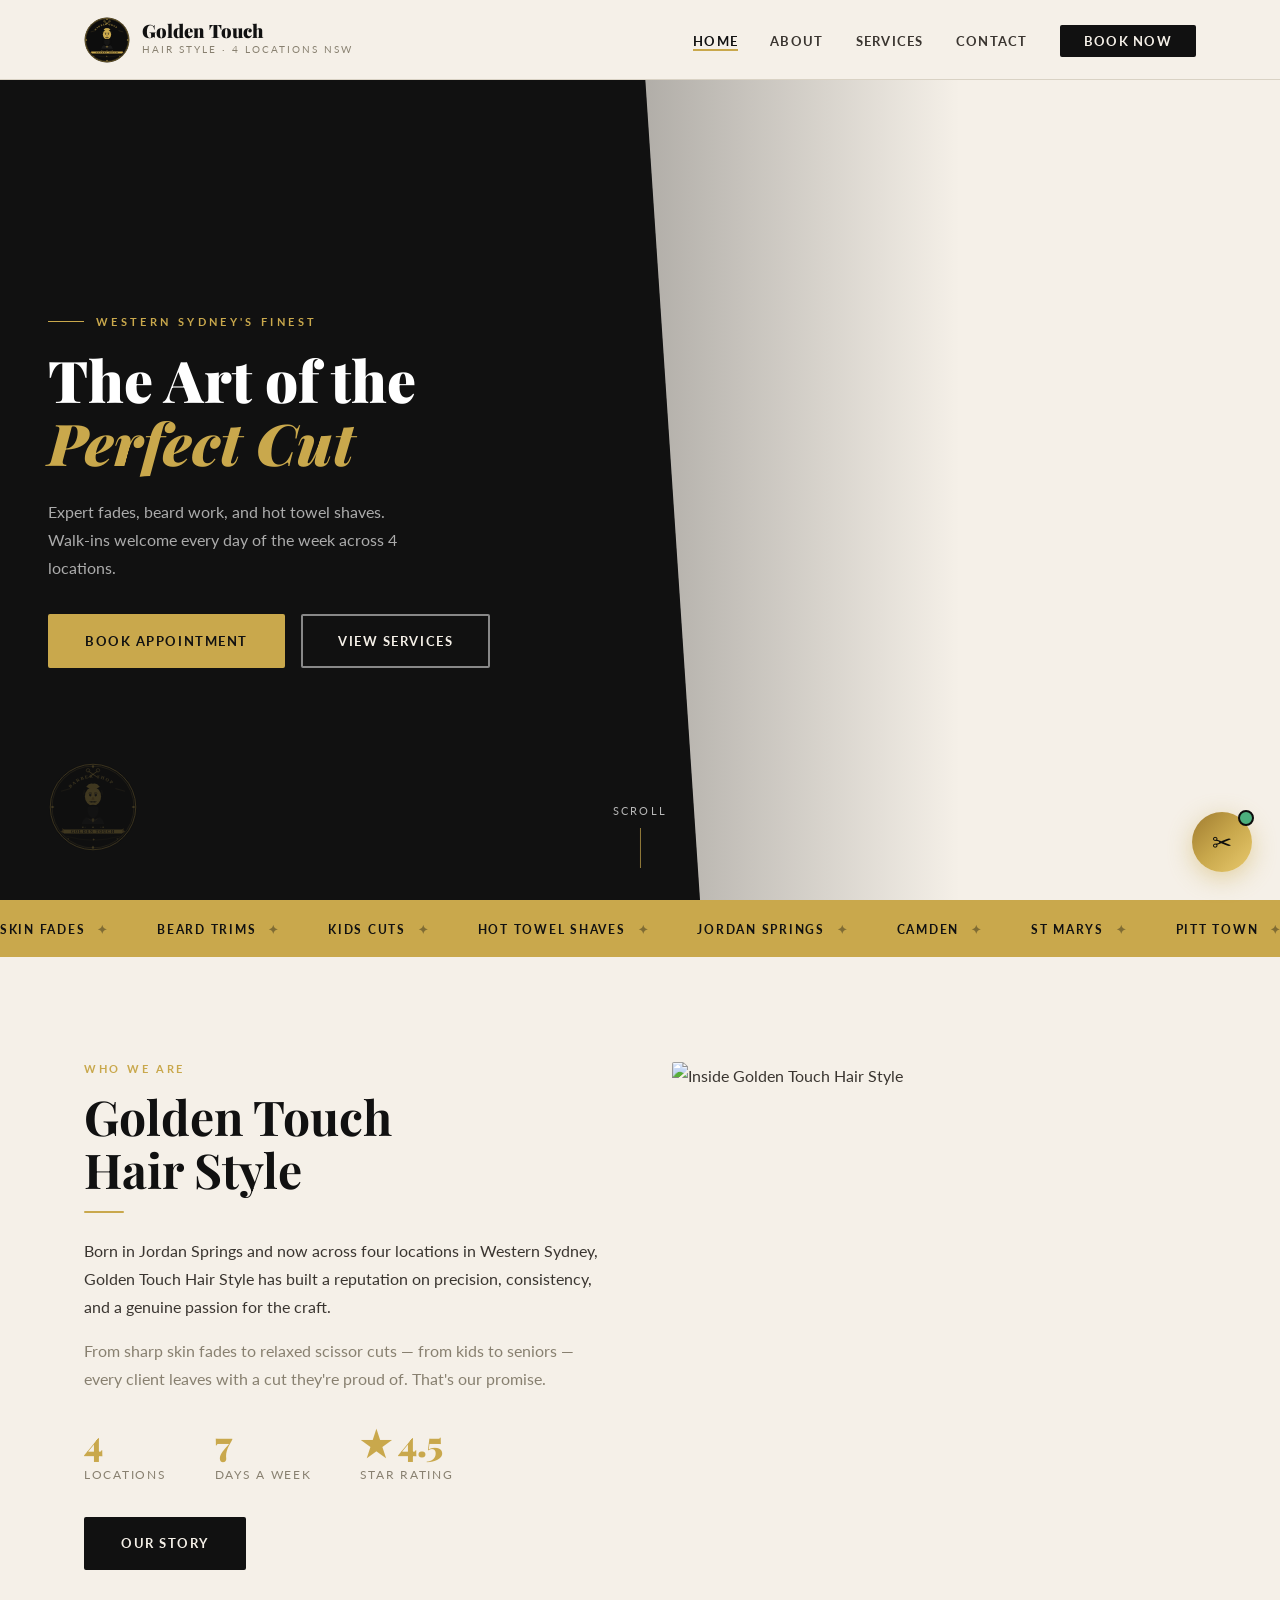
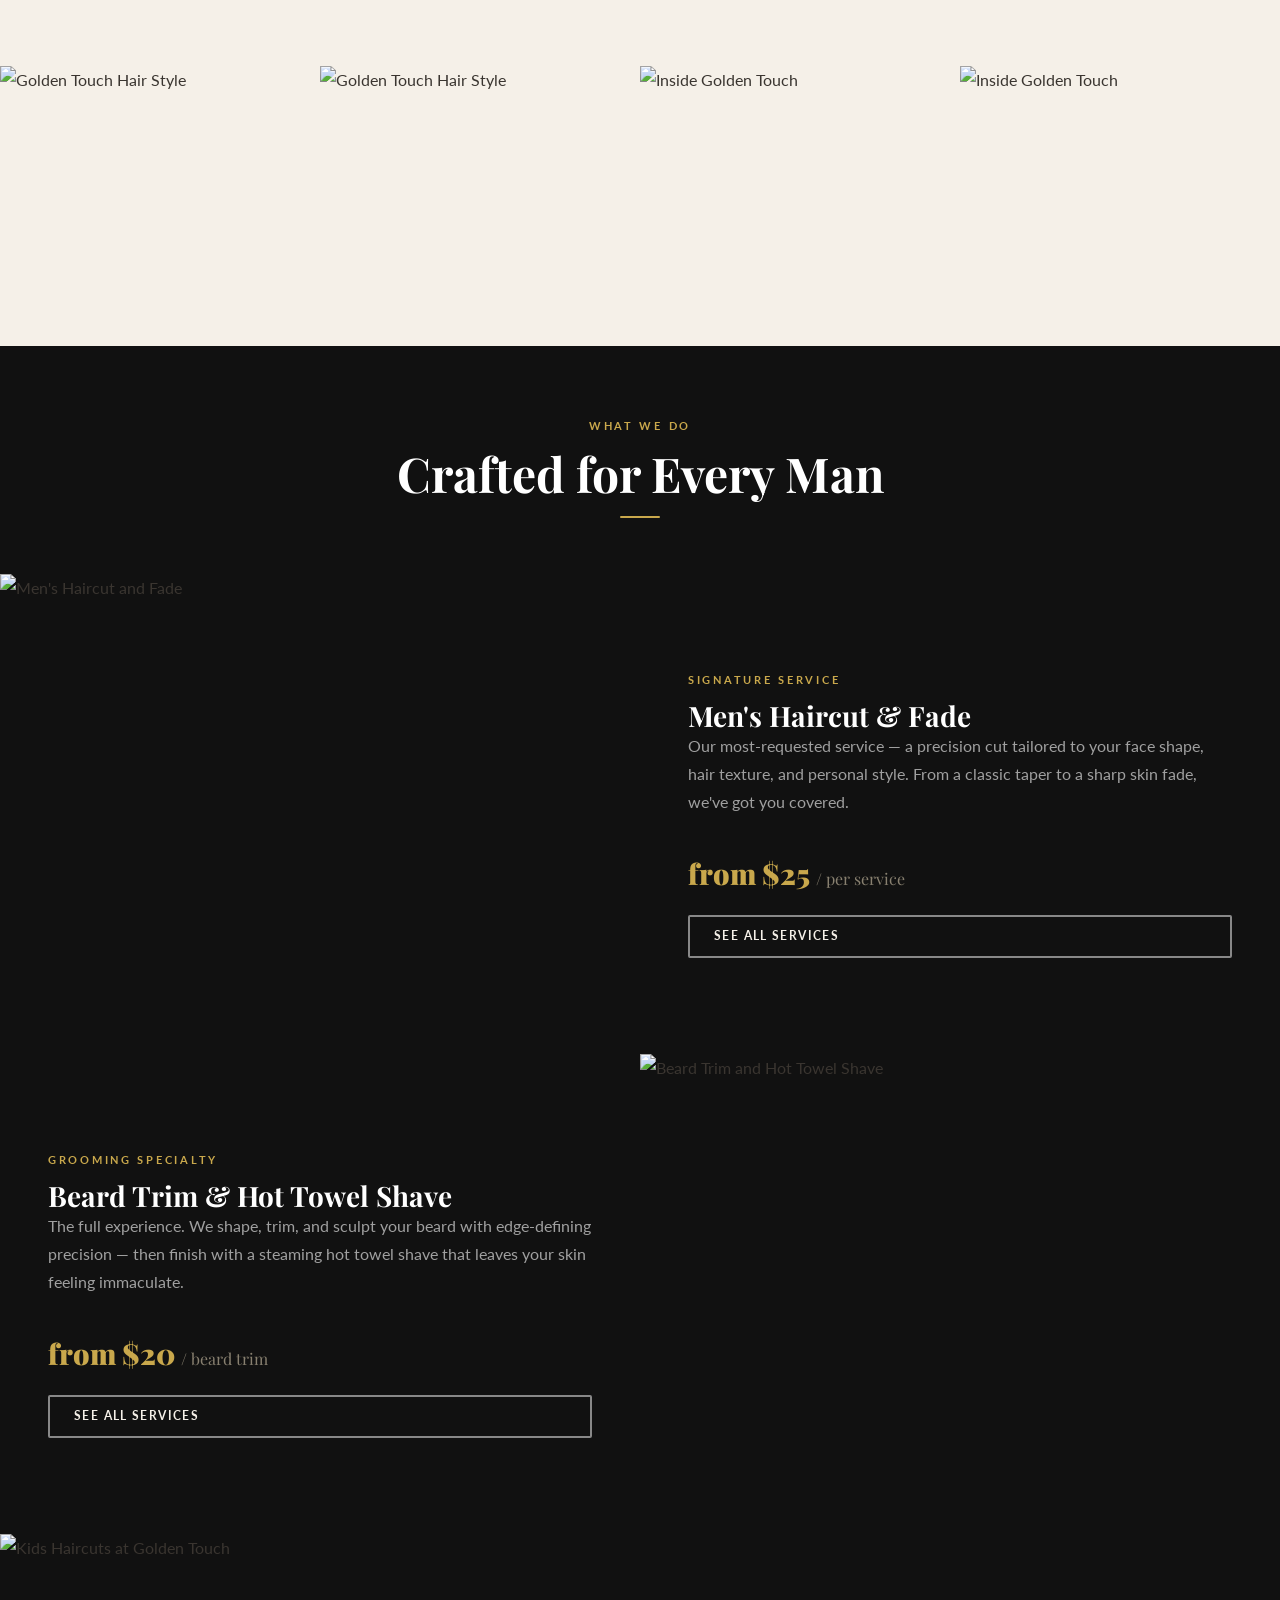
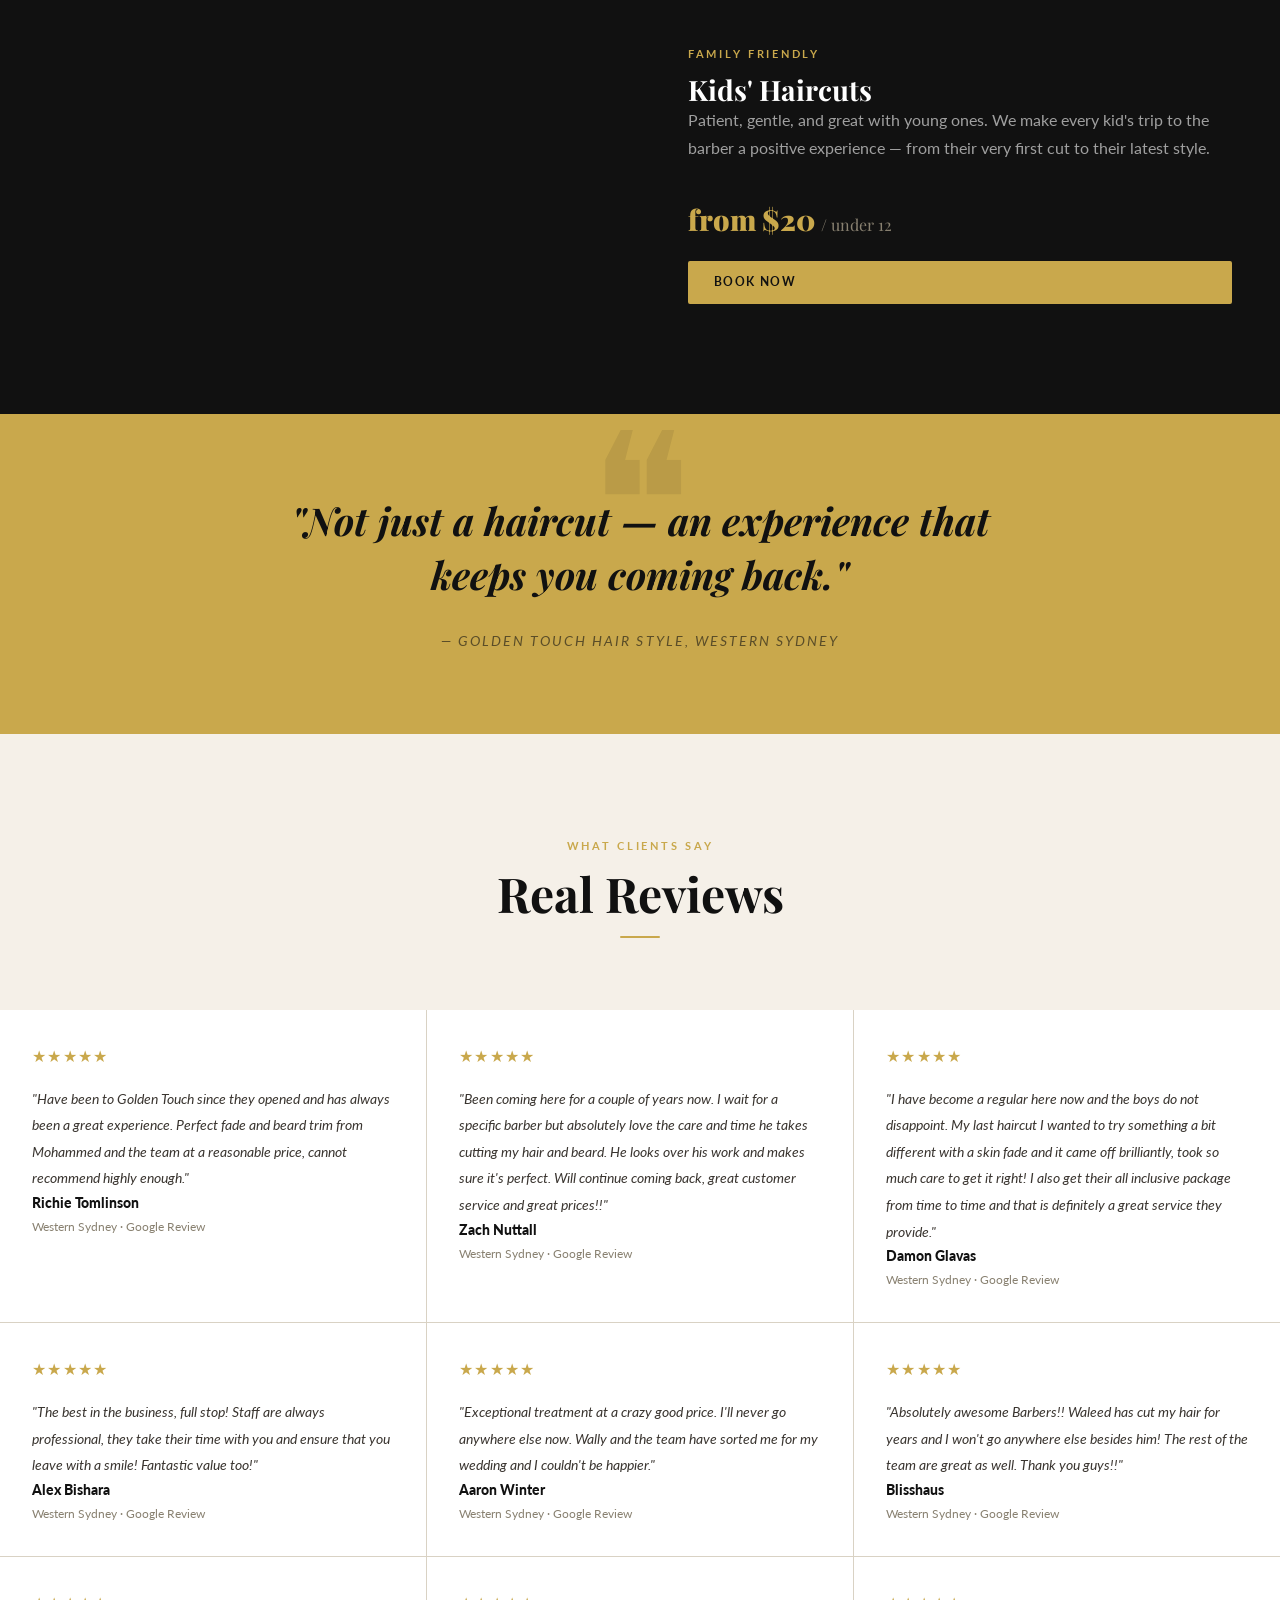
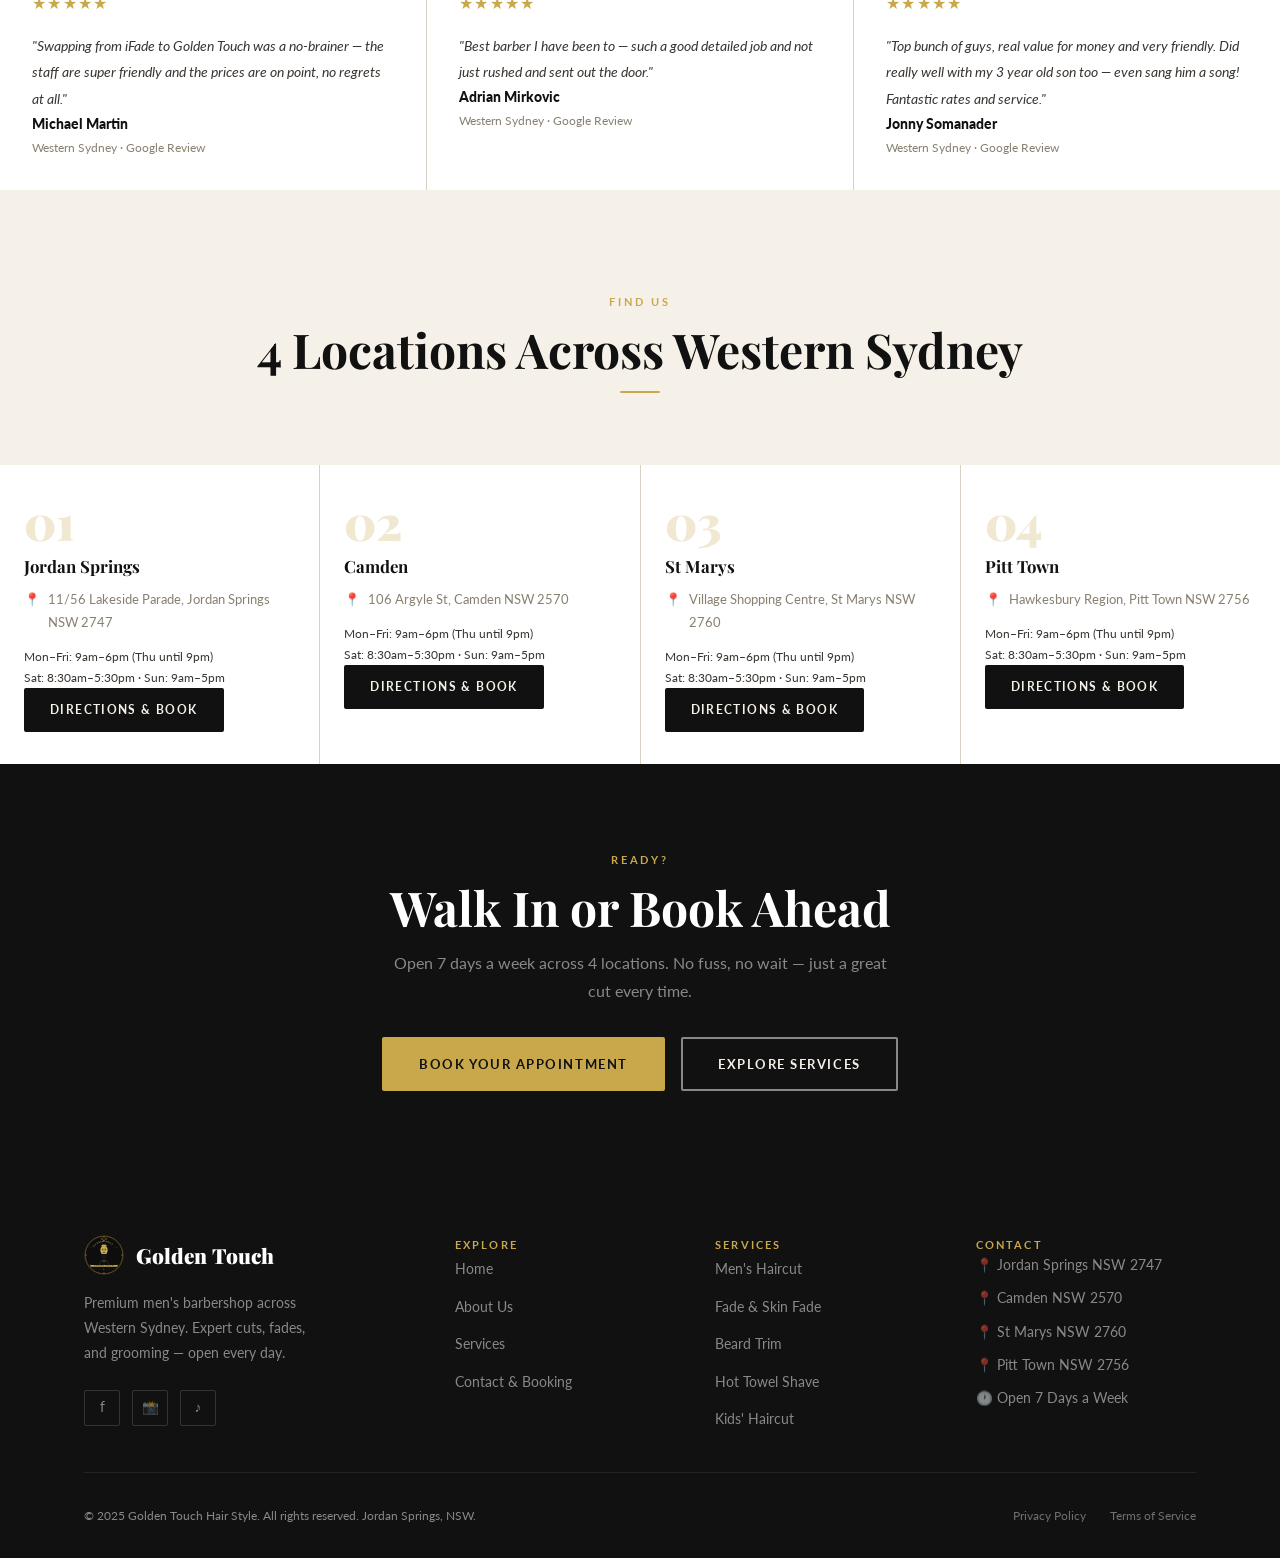
==== commit 66c014e5: "Update V2 with real reviews, accurate prices, 4.5 rating, and photo grid - Reviews (V2): replaced al" ====
--- a/golden-touch-v2/index.html
+++ b/golden-touch-v2/index.html
@@ -49,7 +49,7 @@
       <img src="logo.svg" alt="" class="hero-logo-badge" />
     </div>
     <div class="hero-right">
-      <img src="https://static.where-e.com/Australia/Golden-Touch-Hair-Style_3db462abd4cda52f9625182ed7fd0782.jpg" alt="Inside Golden Touch Hair Style" />
+      <img src="https://lh3.googleusercontent.com/gps-cs-s/APNQkAEVM6wV0EIFLZ7ORcE9ZCog2YiEVinjAGRJs2ZRt94dn6iY2pCPfbOWxTO9HVumJpay2-ffBU1A0XiqbRPbp-1lIuCOge1Vz1ntQSX_Xdge0RNkEYXc6JSog2YKuTy26-92E39w=w2048-h1536-k-no" alt="Inside Golden Touch Hair Style" />
     </div>
     <div class="hero-scroll">Scroll</div>
   </section>
@@ -68,7 +68,7 @@
       <span class="ticker-item">Pitt Town</span>
       <span class="ticker-item">Open 7 Days</span>
       <span class="ticker-item">Walk-ins Welcome</span>
-      <span class="ticker-item">Rated 5 Stars</span>
+      <span class="ticker-item">Rated 4.5 Stars</span>
       <span class="ticker-item">Skin Fades</span>
       <span class="ticker-item">Beard Trims</span>
       <span class="ticker-item">Kids Cuts</span>
@@ -79,7 +79,7 @@
       <span class="ticker-item">Pitt Town</span>
       <span class="ticker-item">Open 7 Days</span>
       <span class="ticker-item">Walk-ins Welcome</span>
-      <span class="ticker-item">Rated 5 Stars</span>
+      <span class="ticker-item">Rated 4.5 Stars</span>
     </div>
   </div>
 
@@ -104,18 +104,32 @@
               <div style="font-size:.72rem;letter-spacing:.15em;text-transform:uppercase;color:var(--muted);margin-top:.25rem;">Days a Week</div>
             </div>
             <div>
-              <div style="font-family:var(--ff-head);font-size:2.2rem;font-weight:900;color:var(--accent);line-height:1;">★ 5.0</div>
+              <div style="font-family:var(--ff-head);font-size:2.2rem;font-weight:900;color:var(--accent);line-height:1;">★ 4.5</div>
               <div style="font-size:.72rem;letter-spacing:.15em;text-transform:uppercase;color:var(--muted);margin-top:.25rem;">Star Rating</div>
             </div>
           </div>
           <a href="about.html" class="btn btn-dark" style="margin-top:2rem;">Our Story</a>
         </div>
         <div class="about-img">
-          <img src="https://static.where-e.com/Australia/Golden-Touch-Hair-Style_4d1bb59dd390be4b019d5b6f26d224c9.jpg" alt="Inside Golden Touch Hair Style" />
-        </div>
-      </div>
-    </div>
-  </section>
+          <img src="https://lh3.googleusercontent.com/gps-cs-s/APNQkAENAvD8hYeAhreLppkBSgHCxUN3OnOCybdN4VSgwoL6zcFIStd41tGBiaggwJIfcr00nzYRIAvj1-fly1F8JIjWrwAfITxVaD9bn1ZHGkXBcQrwE1l42g5mn0nXGKRa-WPltYrv=w1536-h865-k-no" alt="Inside Golden Touch Hair Style" />
+        </div>
+      </div>
+    </div>
+  </section>
+
+
+  <!-- ── PHOTO GRID ─────────────────────────────────────────────────────── -->
+  <style>
+    @media (max-width: 768px) {
+      .photo-grid-4 { grid-template-columns: repeat(2,1fr) !important; height: 200px !important; }
+    }
+  </style>
+  <div class="photo-grid-4" style="display:grid;grid-template-columns:repeat(4,1fr);height:280px;">
+    <div style="overflow:hidden;"><img src="https://lh3.googleusercontent.com/gps-cs-s/APNQkAEVM6wV0EIFLZ7ORcE9ZCog2YiEVinjAGRJs2ZRt94dn6iY2pCPfbOWxTO9HVumJpay2-ffBU1A0XiqbRPbp-1lIuCOge1Vz1ntQSX_Xdge0RNkEYXc6JSog2YKuTy26-92E39w=w2048-h1536-k-no" alt="Golden Touch Hair Style" style="width:100%;height:100%;object-fit:cover;transition:transform .6s;" onmouseover="this.style.transform='scale(1.05)'" onmouseout="this.style.transform='scale(1)'" /></div>
+    <div style="overflow:hidden;"><img src="https://lh3.googleusercontent.com/gps-cs-s/APNQkAENAvD8hYeAhreLppkBSgHCxUN3OnOCybdN4VSgwoL6zcFIStd41tGBiaggwJIfcr00nzYRIAvj1-fly1F8JIjWrwAfITxVaD9bn1ZHGkXBcQrwE1l42g5mn0nXGKRa-WPltYrv=w1536-h865-k-no" alt="Golden Touch Hair Style" style="width:100%;height:100%;object-fit:cover;transition:transform .6s;" onmouseover="this.style.transform='scale(1.05)'" onmouseout="this.style.transform='scale(1)'" /></div>
+    <div style="overflow:hidden;"><img src="https://static.where-e.com/Australia/Golden-Touch-Hair-Style_3db462abd4cda52f9625182ed7fd0782.jpg" alt="Inside Golden Touch" style="width:100%;height:100%;object-fit:cover;transition:transform .6s;" onmouseover="this.style.transform='scale(1.05)'" onmouseout="this.style.transform='scale(1)'" /></div>
+    <div style="overflow:hidden;"><img src="https://static.where-e.com/Australia/Golden-Touch-Hair-Style_4d1bb59dd390be4b019d5b6f26d224c9.jpg" alt="Inside Golden Touch" style="width:100%;height:100%;object-fit:cover;transition:transform .6s;" onmouseover="this.style.transform='scale(1.05)'" onmouseout="this.style.transform='scale(1)'" /></div>
+  </div>
 
 
   <!-- ── SERVICE STRIPS ────────────────────────────────────── -->
@@ -130,13 +144,13 @@
     <!-- Strip 1 -->
     <div class="service-strip">
       <div class="strip-img">
-        <img src="https://static.where-e.com/Australia/Golden-Touch-Hair-Style_3db462abd4cda52f9625182ed7fd0782.jpg" alt="Men's Haircut and Fade" />
+        <img src="https://lh3.googleusercontent.com/gps-cs-s/APNQkAEVM6wV0EIFLZ7ORcE9ZCog2YiEVinjAGRJs2ZRt94dn6iY2pCPfbOWxTO9HVumJpay2-ffBU1A0XiqbRPbp-1lIuCOge1Vz1ntQSX_Xdge0RNkEYXc6JSog2YKuTy26-92E39w=w2048-h1536-k-no" alt="Men's Haircut and Fade" />
       </div>
       <div class="strip-body">
         <span class="label">Signature Service</span>
         <h3>Men's Haircut &amp; Fade</h3>
         <p>Our most-requested service — a precision cut tailored to your face shape, hair texture, and personal style. From a classic taper to a sharp skin fade, we've got you covered.</p>
-        <div class="strip-price">from $35 <span>/ per service</span></div>
+        <div class="strip-price">from $25 <span>/ per service</span></div>
         <a href="services.html" class="btn btn-ghost btn-sm">See All Services</a>
       </div>
     </div>
@@ -144,13 +158,13 @@
     <!-- Strip 2 (reverse) -->
     <div class="service-strip reverse">
       <div class="strip-img">
-        <img src="https://static.where-e.com/Australia/Golden-Touch-Hair-Style_4d1bb59dd390be4b019d5b6f26d224c9.jpg" alt="Beard Trim and Hot Towel Shave" />
+        <img src="https://lh3.googleusercontent.com/gps-cs-s/APNQkAENAvD8hYeAhreLppkBSgHCxUN3OnOCybdN4VSgwoL6zcFIStd41tGBiaggwJIfcr00nzYRIAvj1-fly1F8JIjWrwAfITxVaD9bn1ZHGkXBcQrwE1l42g5mn0nXGKRa-WPltYrv=w1536-h865-k-no" alt="Beard Trim and Hot Towel Shave" />
       </div>
       <div class="strip-body">
         <span class="label">Grooming Specialty</span>
         <h3>Beard Trim &amp; Hot Towel Shave</h3>
         <p>The full experience. We shape, trim, and sculpt your beard with edge-defining precision — then finish with a steaming hot towel shave that leaves your skin feeling immaculate.</p>
-        <div class="strip-price">from $25 <span>/ beard trim</span></div>
+        <div class="strip-price">from $20 <span>/ beard trim</span></div>
         <a href="services.html" class="btn btn-ghost btn-sm">See All Services</a>
       </div>
     </div>
@@ -158,13 +172,13 @@
     <!-- Strip 3 -->
     <div class="service-strip">
       <div class="strip-img">
-        <img src="https://static.where-e.com/Australia/Golden-Touch-Hair-Style_3db462abd4cda52f9625182ed7fd0782.jpg" alt="Kids Haircuts at Golden Touch" style="object-position:center 30%;" />
+        <img src="https://lh3.googleusercontent.com/gps-cs-s/APNQkAEVM6wV0EIFLZ7ORcE9ZCog2YiEVinjAGRJs2ZRt94dn6iY2pCPfbOWxTO9HVumJpay2-ffBU1A0XiqbRPbp-1lIuCOge1Vz1ntQSX_Xdge0RNkEYXc6JSog2YKuTy26-92E39w=w2048-h1536-k-no" alt="Kids Haircuts at Golden Touch" style="object-position:center 30%;" />
       </div>
       <div class="strip-body">
         <span class="label">Family Friendly</span>
         <h3>Kids' Haircuts</h3>
         <p>Patient, gentle, and great with young ones. We make every kid's trip to the barber a positive experience — from their very first cut to their latest style.</p>
-        <div class="strip-price">from $25 <span>/ under 12</span></div>
+        <div class="strip-price">from $20 <span>/ under 12</span></div>
         <a href="contact.html" class="btn btn-gold btn-sm">Book Now</a>
       </div>
     </div>
@@ -193,57 +207,57 @@
   <div class="reviews-v2">
     <div class="review-v2">
       <div class="review-stars-v2">★★★★★</div>
-      <p class="review-q-v2">"Best barber I've ever been to. The fade was absolutely perfect and the service was super friendly. Will definitely be back!"</p>
-      <div class="review-name-v2">Jordan A.</div>
-      <div class="review-loc-v2">Jordan Springs · Google Review</div>
-    </div>
-    <div class="review-v2">
-      <div class="review-stars-v2">★★★★★</div>
-      <p class="review-q-v2">"Took my son here for the first time. The barber was so patient and kind. Best kids' cut he's ever had. We'll only come here now."</p>
-      <div class="review-name-v2">Michael T.</div>
-      <div class="review-loc-v2">Jordan Springs · Google Review</div>
-    </div>
-    <div class="review-v2">
-      <div class="review-stars-v2">★★★★★</div>
-      <p class="review-q-v2">"I've tried every barber in Penrith. Golden Touch is the only one I've gone back to consistently for over a year. The consistency is unreal."</p>
-      <div class="review-name-v2">Daniel K.</div>
-      <div class="review-loc-v2">Penrith · Google Review</div>
-    </div>
-    <div class="review-v2">
-      <div class="review-stars-v2">★★★★★</div>
-      <p class="review-q-v2">"Amazing beard trim — they really took the time to shape it properly. Friendly staff and clean shop. Five stars without hesitation."</p>
-      <div class="review-name-v2">Sam R.</div>
-      <div class="review-loc-v2">Jordan Springs · Google Review</div>
-    </div>
-    <div class="review-v2">
-      <div class="review-stars-v2">★★★★★</div>
-      <p class="review-q-v2">"Great atmosphere, great barbers. I love how they listen before cutting — they actually understand what you want. Highly recommend."</p>
-      <div class="review-name-v2">Chris B.</div>
-      <div class="review-loc-v2">Jordan Springs · Google Review</div>
-    </div>
-    <div class="review-v2">
-      <div class="review-stars-v2">★★★★★</div>
-      <p class="review-q-v2">"Came in for a hot towel shave and left feeling like a new man. The attention to detail was top notch. Will be making this my regular spot."</p>
-      <div class="review-name-v2">Liam W.</div>
-      <div class="review-loc-v2">Jordan Springs · Google Review</div>
-    </div>
-    <div class="review-v2">
-      <div class="review-stars-v2">★★★★★</div>
-      <p class="review-q-v2">"Booked online, showed up on time, and was in the chair within minutes. The shop is clean, the barbers are professional. 10/10."</p>
-      <div class="review-name-v2">Tom H.</div>
-      <div class="review-loc-v2">Jordan Springs · Google Review</div>
-    </div>
-    <div class="review-v2">
-      <div class="review-stars-v2">★★★★★</div>
-      <p class="review-q-v2">"The Camden location is absolutely brilliant. Never had to wait long and always leave looking sharp. Couldn't be happier."</p>
-      <div class="review-name-v2">Alex M.</div>
-      <div class="review-loc-v2">Camden · Google Review</div>
-    </div>
-    <div class="review-v2">
-      <div class="review-stars-v2">★★★★★</div>
-      <p class="review-q-v2">"Solid fade, great chat, fair price. What more could you want from a barber? This place ticks every box. Already booked my next appointment."</p>
-      <div class="review-name-v2">Nick S.</div>
-      <div class="review-loc-v2">St Marys · Google Review</div>
+      <p class="review-q-v2">"Have been to Golden Touch since they opened and has always been a great experience. Perfect fade and beard trim from Mohammed and the team at a reasonable price, cannot recommend highly enough."</p>
+      <div class="review-name-v2">Richie Tomlinson</div>
+      <div class="review-loc-v2">Western Sydney · Google Review</div>
+    </div>
+    <div class="review-v2">
+      <div class="review-stars-v2">★★★★★</div>
+      <p class="review-q-v2">"Been coming here for a couple of years now. I wait for a specific barber but absolutely love the care and time he takes cutting my hair and beard. He looks over his work and makes sure it's perfect. Will continue coming back, great customer service and great prices!!"</p>
+      <div class="review-name-v2">Zach Nuttall</div>
+      <div class="review-loc-v2">Western Sydney · Google Review</div>
+    </div>
+    <div class="review-v2">
+      <div class="review-stars-v2">★★★★★</div>
+      <p class="review-q-v2">"I have become a regular here now and the boys do not disappoint. My last haircut I wanted to try something a bit different with a skin fade and it came off brilliantly, took so much care to get it right! I also get their all inclusive package from time to time and that is definitely a great service they provide."</p>
+      <div class="review-name-v2">Damon Glavas</div>
+      <div class="review-loc-v2">Western Sydney · Google Review</div>
+    </div>
+    <div class="review-v2">
+      <div class="review-stars-v2">★★★★★</div>
+      <p class="review-q-v2">"The best in the business, full stop! Staff are always professional, they take their time with you and ensure that you leave with a smile! Fantastic value too!"</p>
+      <div class="review-name-v2">Alex Bishara</div>
+      <div class="review-loc-v2">Western Sydney · Google Review</div>
+    </div>
+    <div class="review-v2">
+      <div class="review-stars-v2">★★★★★</div>
+      <p class="review-q-v2">"Exceptional treatment at a crazy good price. I'll never go anywhere else now. Wally and the team have sorted me for my wedding and I couldn't be happier."</p>
+      <div class="review-name-v2">Aaron Winter</div>
+      <div class="review-loc-v2">Western Sydney · Google Review</div>
+    </div>
+    <div class="review-v2">
+      <div class="review-stars-v2">★★★★★</div>
+      <p class="review-q-v2">"Absolutely awesome Barbers!! Waleed has cut my hair for years and I won't go anywhere else besides him! The rest of the team are great as well. Thank you guys!!"</p>
+      <div class="review-name-v2">Blisshaus</div>
+      <div class="review-loc-v2">Western Sydney · Google Review</div>
+    </div>
+    <div class="review-v2">
+      <div class="review-stars-v2">★★★★★</div>
+      <p class="review-q-v2">"Swapping from iFade to Golden Touch was a no-brainer — the staff are super friendly and the prices are on point, no regrets at all."</p>
+      <div class="review-name-v2">Michael Martin</div>
+      <div class="review-loc-v2">Western Sydney · Google Review</div>
+    </div>
+    <div class="review-v2">
+      <div class="review-stars-v2">★★★★★</div>
+      <p class="review-q-v2">"Best barber I have been to — such a good detailed job and not just rushed and sent out the door."</p>
+      <div class="review-name-v2">Adrian Mirkovic</div>
+      <div class="review-loc-v2">Western Sydney · Google Review</div>
+    </div>
+    <div class="review-v2">
+      <div class="review-stars-v2">★★★★★</div>
+      <p class="review-q-v2">"Top bunch of guys, real value for money and very friendly. Did really well with my 3 year old son too — even sang him a song! Fantastic rates and service."</p>
+      <div class="review-name-v2">Jonny Somanader</div>
+      <div class="review-loc-v2">Western Sydney · Google Review</div>
     </div>
   </div>
 
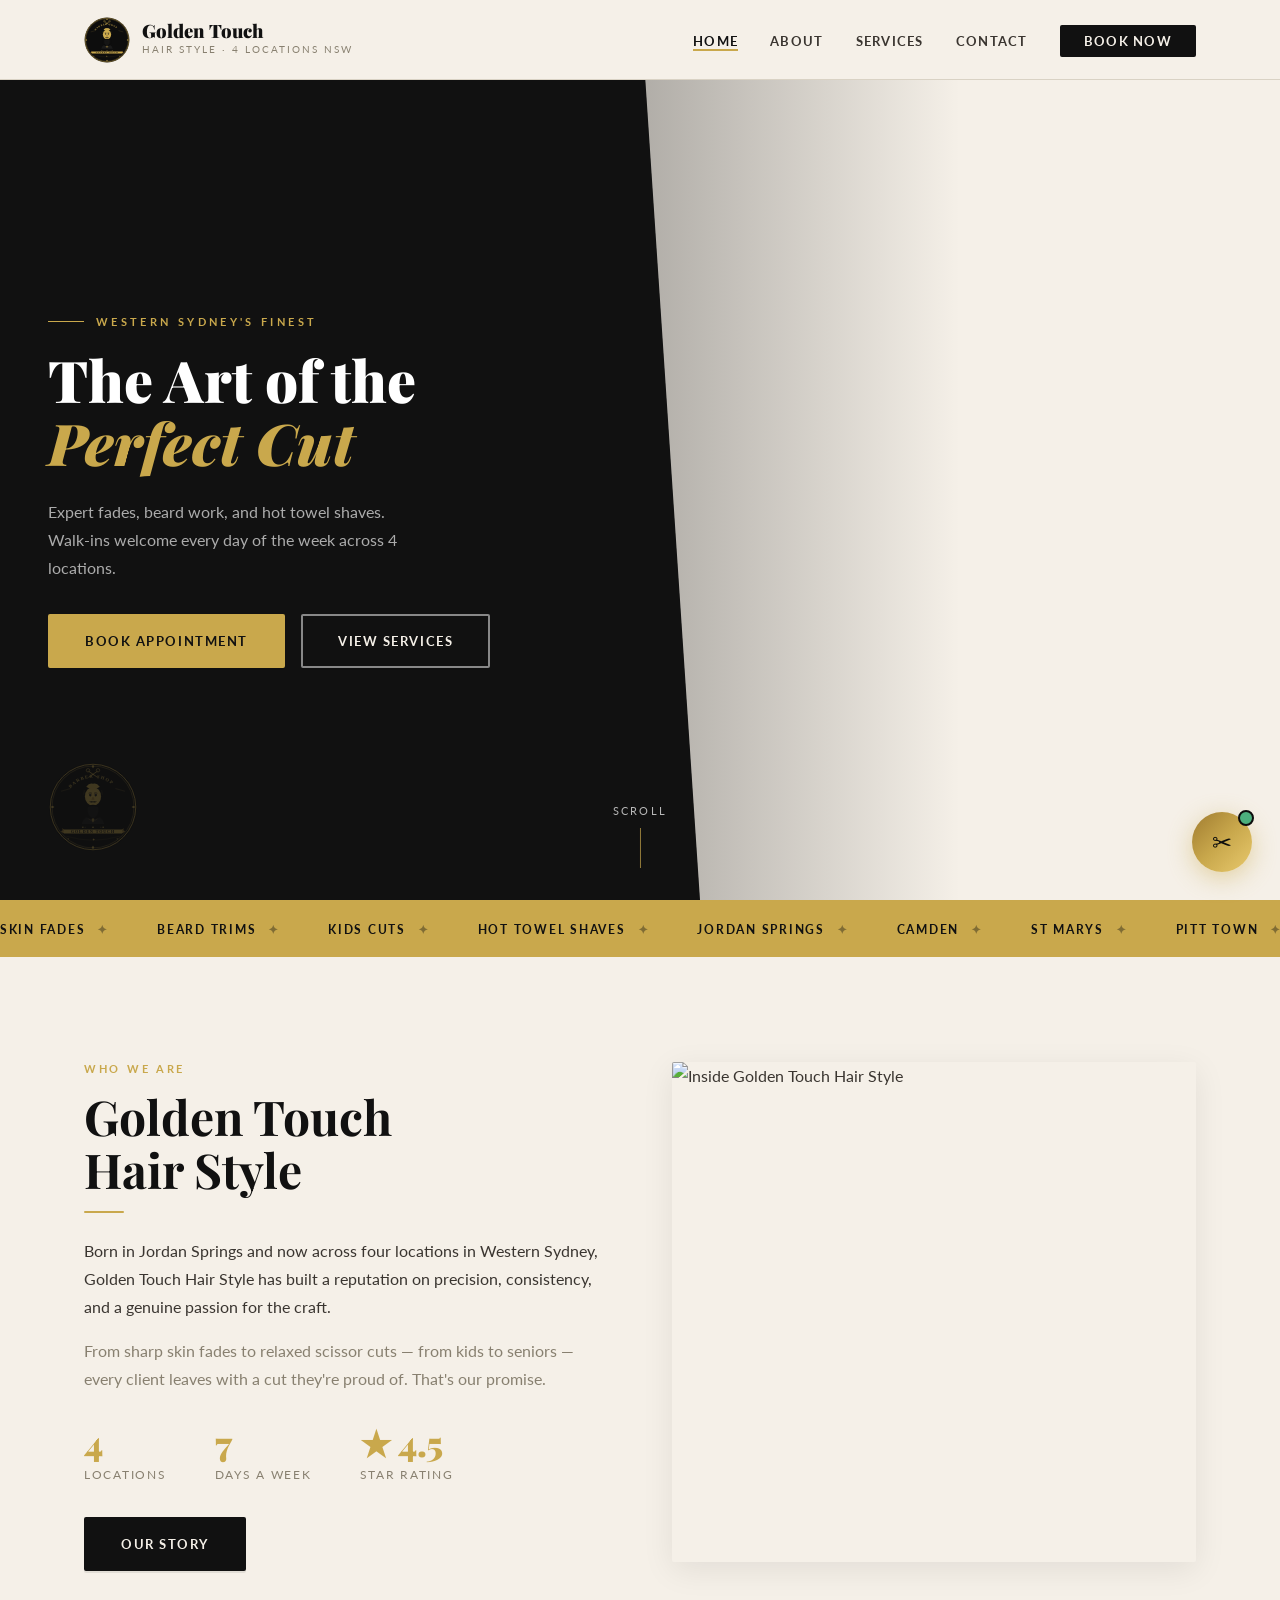
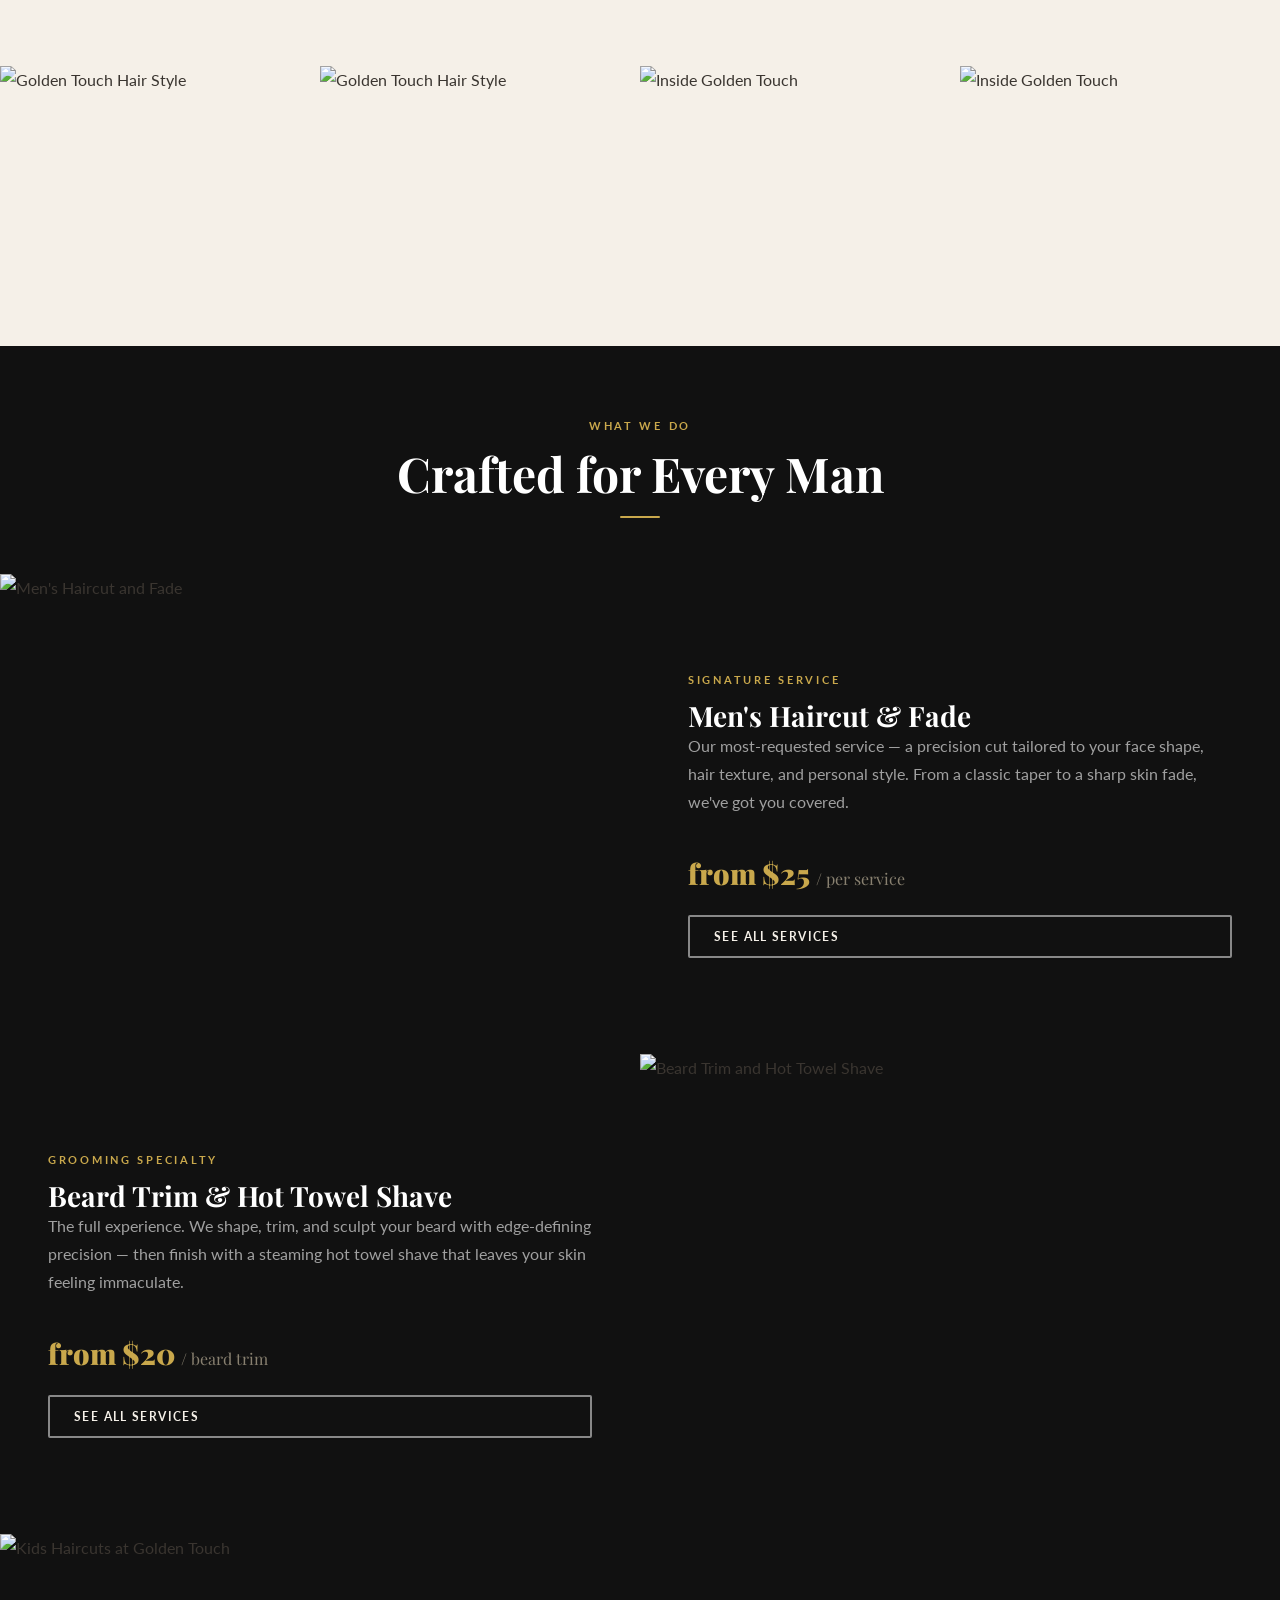
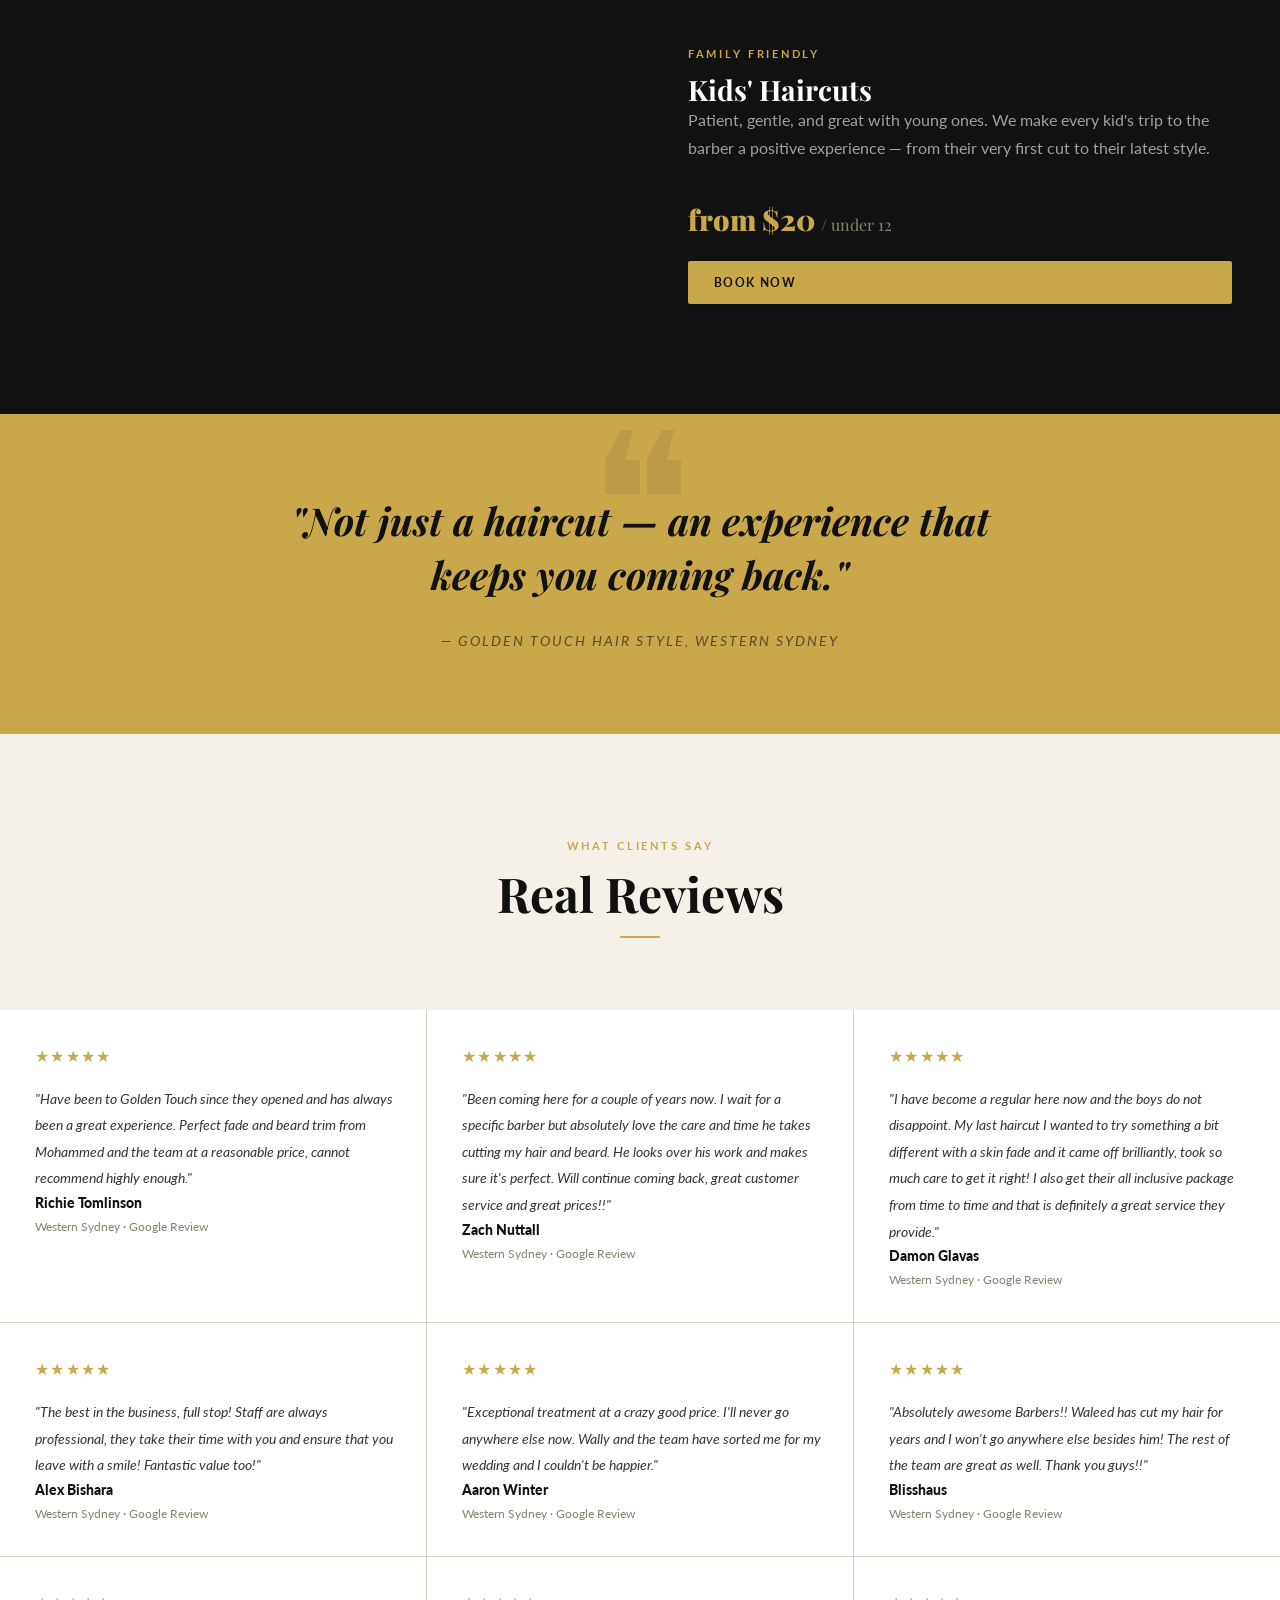
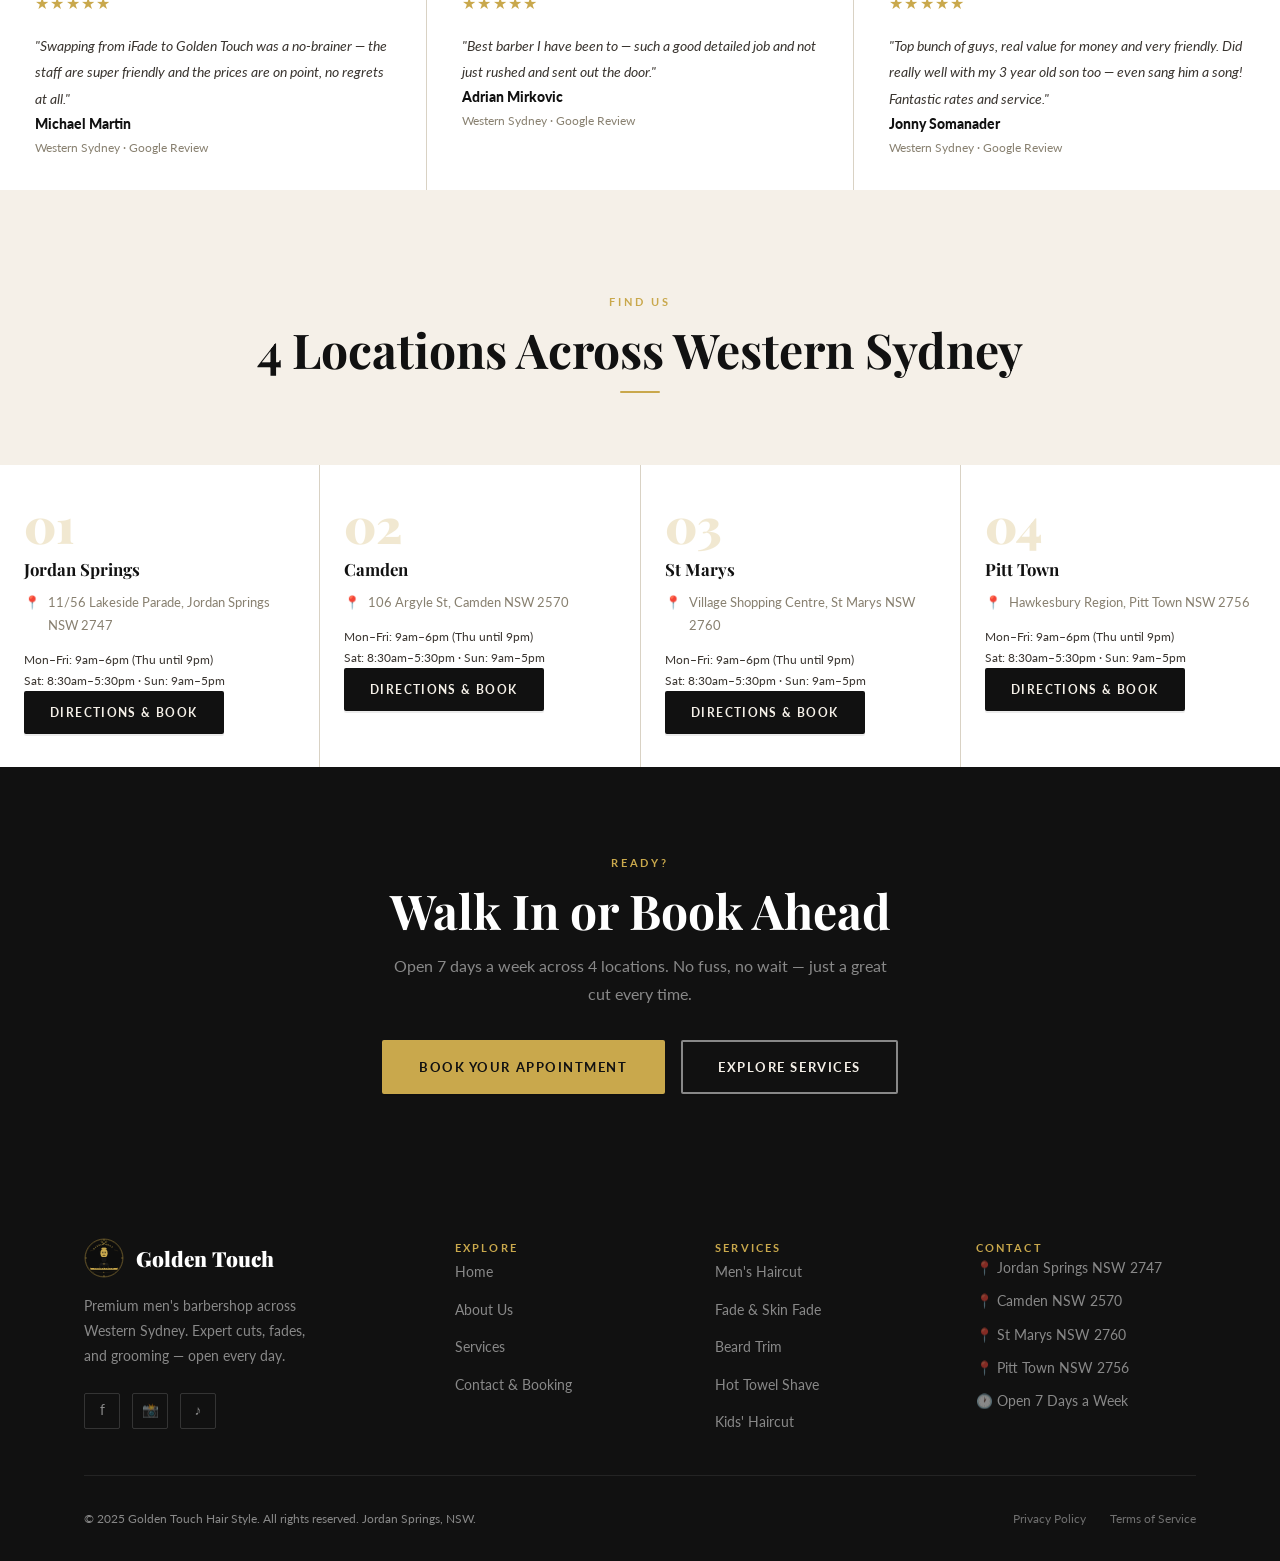
==== commit 161b584f: "feat(v2): add Motion animations and Pro Max UI/UX enhancements - Add animations.js: scroll-reveal (i" ====
--- a/golden-touch-v2/index.html
+++ b/golden-touch-v2/index.html
@@ -9,6 +9,7 @@
   <link rel="preconnect" href="https://fonts.gstatic.com" crossorigin />
   <link href="https://fonts.googleapis.com/css2?family=Playfair+Display:ital,wght@0,400;0,700;0,900;1,400;1,700&family=Lato:wght@300;400;700;900&display=swap" rel="stylesheet" />
   <link rel="stylesheet" href="styles-v2.css" />
+  <script src="https://cdn.jsdelivr.net/npm/motion@11/dist/motion.js" crossorigin="anonymous"></script>
 </head>
 <body>
 
@@ -42,7 +43,7 @@
       <div class="hero-eyebrow">Western Sydney's Finest</div>
       <h1>The Art of the<br><em>Perfect Cut</em></h1>
       <p>Expert fades, beard work, and hot towel shaves. Walk-ins welcome every day of the week across 4 locations.</p>
-      <div style="display:flex;gap:1rem;flex-wrap:wrap;">
+      <div class="hero-btns" style="display:flex;gap:1rem;flex-wrap:wrap;">
         <a href="contact.html" class="btn btn-gold">Book Appointment</a>
         <a href="services.html" class="btn btn-ghost">View Services</a>
       </div>
@@ -96,15 +97,15 @@
           <p style="color:var(--muted);">From sharp skin fades to relaxed scissor cuts — from kids to seniors — every client leaves with a cut they're proud of. That's our promise.</p>
           <div style="display:flex;gap:3rem;margin-top:2rem;flex-wrap:wrap;">
             <div>
-              <div style="font-family:var(--ff-head);font-size:2.2rem;font-weight:900;color:var(--accent);line-height:1;">4</div>
+              <div class="stat-num">4</div>
               <div style="font-size:.72rem;letter-spacing:.15em;text-transform:uppercase;color:var(--muted);margin-top:.25rem;">Locations</div>
             </div>
             <div>
-              <div style="font-family:var(--ff-head);font-size:2.2rem;font-weight:900;color:var(--accent);line-height:1;">7</div>
+              <div class="stat-num">7</div>
               <div style="font-size:.72rem;letter-spacing:.15em;text-transform:uppercase;color:var(--muted);margin-top:.25rem;">Days a Week</div>
             </div>
             <div>
-              <div style="font-family:var(--ff-head);font-size:2.2rem;font-weight:900;color:var(--accent);line-height:1;">★ 4.5</div>
+              <div class="stat-num">★ 4.5</div>
               <div style="font-size:.72rem;letter-spacing:.15em;text-transform:uppercase;color:var(--muted);margin-top:.25rem;">Star Rating</div>
             </div>
           </div>
@@ -135,7 +136,7 @@
   <!-- ── SERVICE STRIPS ────────────────────────────────────── -->
   <section class="section-dark">
 
-    <div style="padding:4rem 0 2rem;text-align:center;">
+    <div class="svc-section-header" style="padding:4rem 0 2rem;text-align:center;">
       <span class="label">What We Do</span>
       <h2 style="color:#fff;">Crafted for Every Man</h2>
       <div class="rule center"></div>
@@ -303,12 +304,12 @@
 
 
   <!-- ── CTA BAND ───────────────────────────────────────────── -->
-  <section style="background:var(--dark);padding:5rem 0;text-align:center;">
+  <section class="cta-band" style="background:var(--dark);padding:5rem 0;text-align:center;">
     <div class="container">
       <span class="label">Ready?</span>
       <h2 style="color:#fff;margin-bottom:1rem;">Walk In or Book Ahead</h2>
       <p style="color:rgba(255,255,255,.5);max-width:500px;margin:0 auto 2rem;">Open 7 days a week across 4 locations. No fuss, no wait — just a great cut every time.</p>
-      <div style="display:flex;gap:1rem;justify-content:center;flex-wrap:wrap;">
+      <div class="cta-btns" style="display:flex;gap:1rem;justify-content:center;flex-wrap:wrap;">
         <a href="contact.html" class="btn btn-gold">Book Your Appointment</a>
         <a href="services.html" class="btn btn-ghost">Explore Services</a>
       </div>
@@ -371,6 +372,7 @@
   </footer>
 
   <script src="chatbot.js"></script>
+  <script src="animations.js"></script>
   <script>
     const nav = document.getElementById('nav');
     const toggle = document.getElementById('navToggle');
--- a/golden-touch-v2/styles-v2.css
+++ b/golden-touch-v2/styles-v2.css
@@ -496,6 +496,98 @@
 .delay-2 { animation-delay: .2s; }
 .delay-3 { animation-delay: .3s; }
 
+/* ── Pro Max: Button lift ─────────────────────────────────── */
+.btn {
+  box-shadow: 0 2px 0 rgba(0,0,0,.08);
+  will-change: transform;
+}
+.btn:hover {
+  transform: translateY(-2px);
+  box-shadow: 0 8px 28px rgba(0,0,0,.14);
+}
+.btn:active {
+  transform: translateY(0);
+  box-shadow: 0 2px 0 rgba(0,0,0,.08);
+}
+
+/* ── Pro Max: Review card accent ─────────────────────────── */
+.review-v2 {
+  border-left: 3px solid transparent;
+}
+.review-v2:hover {
+  border-left-color: var(--accent);
+}
+
+/* ── Pro Max: Location card accent ──────────────────────── */
+.loc-v2-card {
+  border-top: 3px solid transparent;
+}
+.loc-v2-card:hover {
+  border-top-color: var(--accent);
+}
+
+/* ── Pro Max: Photo grid overlay ─────────────────────────── */
+.photo-grid-4 > div { position: relative; }
+.photo-grid-4 > div::after {
+  content: ''; position: absolute; inset: 0;
+  background: rgba(201,168,76,.15);
+  opacity: 0;
+  transition: opacity .4s;
+  pointer-events: none;
+}
+.photo-grid-4 > div:hover::after { opacity: 1; }
+
+/* ── Pro Max: Nav logo hover ─────────────────────────────── */
+.nav-logo-img { transition: transform .35s ease; }
+.nav-logo-wrap:hover .nav-logo-img {
+  transform: rotate(-5deg) scale(1.06);
+}
+
+/* ── Pro Max: About image hover ──────────────────────────── */
+.about-img img { transition: transform .85s cubic-bezier(.25,.46,.45,.94); }
+.about-img:hover img { transform: scale(1.04); }
+.about-img {
+  box-shadow: 0 8px 32px rgba(0,0,0,.08);
+  transition: box-shadow .4s;
+}
+.about-img:hover { box-shadow: 0 16px 48px rgba(0,0,0,.14); }
+
+/* ── Pro Max: Service strip stronger zoom ────────────────── */
+.strip-img img {
+  transition: transform .9s cubic-bezier(.25,.46,.45,.94);
+}
+.strip-img:hover img { transform: scale(1.06); }
+
+/* ── Pro Max: Accessibility focus ring ───────────────────── */
+:focus-visible {
+  outline: 2px solid var(--accent);
+  outline-offset: 3px;
+  border-radius: 2px;
+}
+
+/* ── Pro Max: Stat numbers ───────────────────────────────── */
+.stat-num {
+  font-family: var(--ff-head);
+  font-size: 2.2rem;
+  font-weight: 900;
+  color: var(--accent);
+  line-height: 1;
+}
+
+/* ── Pro Max: Mission card glow ──────────────────────────── */
+.mission-card {
+  transition: box-shadow .4s;
+}
+.mission-card:hover {
+  box-shadow: 0 0 0 1px rgba(201,168,76,.3), 0 16px 48px rgba(0,0,0,.25);
+}
+
+/* ── Pro Max: Smooth rule animation ─────────────────────── */
+.rule {
+  transform-origin: left center;
+}
+.rule.center { transform-origin: center center; }
+
 /* ── Responsive ──────────────────────────────────────────── */
 @media (max-width: 1024px) {
   .hero-v2        { grid-template-columns: 1fr; min-height: auto; }
